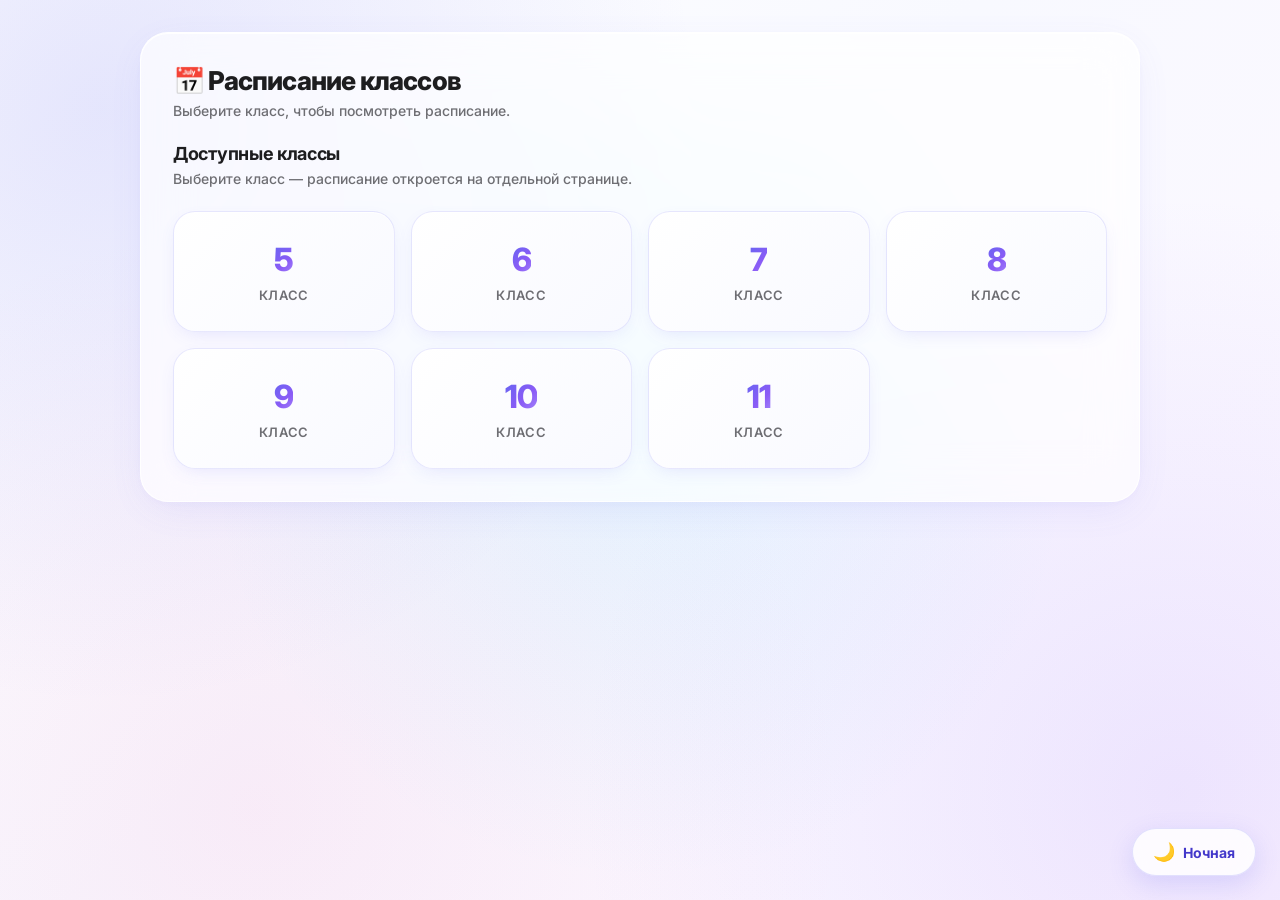
==== index.html @ bf437744 "Update index.html" ====
<!DOCTYPE html>
<html lang="ru">
<head>
<meta charset="UTF-8">
<meta name="viewport" content="width=device-width, initial-scale=1.0">
<title>Расписание — выбор класса</title>
<link rel="stylesheet" href="style.css">
<script>
(function () {
  try {
    var theme = localStorage.getItem('schedule_theme') || 'light';
    var root = document.documentElement;
    if (theme === 'dark') root.classList.add('dark');
    root.classList.add('theme-init');
    window.addEventListener('load', function () {
      setTimeout(function () { root.classList.remove('theme-init'); }, 50);
    });
  } catch (e) {}
})();
</script>
</head>
<body>
<div class="wrap">

  <div class="main-panel">
    <header>
      <div>
        <h1>📅 Расписание классов</h1>
        <p>Выберите класс, чтобы посмотреть расписание.</p>
      </div>
    </header>

    <div class="classes-panel">
      <div class="classes-title">Доступные классы</div>
      <div class="classes-subtitle">Выберите класс — расписание откроется на отдельной странице.</div>

      <div class="classes-grid">
        <a class="class-card available" href="schedule5.html" style="text-decoration:none;">
          <span class="class-num">5</span>
          <span class="class-label">Класс</span>
        </a>
        <a class="class-card available" href="schedule6.html" style="text-decoration:none;">
          <span class="class-num">6</span>
          <span class="class-label">Класс</span>
        </a>
        <a class="class-card available" href="schedule7.html" style="text-decoration:none;">
          <span class="class-num">7</span>
          <span class="class-label">Класс</span>
        </a>
        <a class="class-card available" href="schedule8.html" style="text-decoration:none;">
          <span class="class-num">8</span>
          <span class="class-label">Класс</span>
        </a>
        <a class="class-card available" href="schedule9.html" style="text-decoration:none;">
          <span class="class-num">9</span>
          <span class="class-label">Класс</span>
        </a>
        <a class="class-card available" href="schedule10.html" style="text-decoration:none;">
          <span class="class-num">10</span>
          <span class="class-label">Класс</span>
        </a>
        <a class="class-card available" href="schedule11.html" style="text-decoration:none;">
          <span class="class-num">11</span>
          <span class="class-label">Класс</span>
        </a>
      </div>
    </div>
  </div>

</div>

<button class="theme-toggle" id="theme-toggle" type="button" aria-label="Переключить тему">
  <span class="theme-icon">🌙</span>
  <span class="theme-text">Ночная</span>
</button>

<script>
const THEME_KEY = 'schedule_theme';

function applyTheme(theme) {
  const btn = document.getElementById('theme-toggle');
  const icon = btn.querySelector('.theme-icon');
  const text = btn.querySelector('.theme-text');
  const root = document.documentElement;
  if (theme === 'dark') {
    root.classList.add('dark');
    icon.textContent = '☀️';
    text.textContent = 'Дневная';
  } else {
    root.classList.remove('dark');
    icon.textContent = '🌙';
    text.textContent = 'Ночная';
  }
}

function initTheme() {
  const saved = localStorage.getItem(THEME_KEY) || 'light';
  applyTheme(saved);
  document.getElementById('theme-toggle').addEventListener('click', () => {
    const isDark = document.documentElement.classList.contains('dark');
    const next = isDark ? 'light' : 'dark';
    localStorage.setItem(THEME_KEY, next);
    applyTheme(next);
  });
}

initTheme();
</script>
</body>
</html>
---- style.css ----
@import url('https://fonts.googleapis.com/css2?family=Inter:wght@400;500;600;700;800&display=swap');

html { background-color: #FFFFFF; }
html.dark { background-color: #1C1C1E; }

html.theme-init * {
  transition: none !important;
}

* { 
  box-sizing: border-box; 
  margin: 0; 
  padding: 0; 
}

body {
  font-family: -apple-system, BlinkMacSystemFont, "Inter", "Segoe UI", Roboto, sans-serif;
  background-color: #FFFFFF;
  background-image: 
    radial-gradient(circle at 8% 12%, rgba(99, 102, 241, 0.16) 0%, transparent 42%),
    radial-gradient(circle at 92% 88%, rgba(167, 139, 250, 0.18) 0%, transparent 42%),
    radial-gradient(circle at 50% 50%, rgba(56, 189, 248, 0.10) 0%, transparent 55%),
    radial-gradient(circle at 20% 90%, rgba(244, 114, 182, 0.10) 0%, transparent 45%),
    linear-gradient(135deg, #FFFFFF 0%, #F8F9FF 45%, #FDF7FF 100%);
  background-attachment: fixed;
  color: #1D1D1F;
  min-height: 100vh;
  padding: 32px 16px;
  -webkit-font-smoothing: antialiased;
  transition: background-color 0.35s ease, color 0.35s ease;
}

html.dark body {
  background-color: #1C1C1E;
  background-image: 
    radial-gradient(circle at 10% 20%, rgba(79, 70, 229, 0.18) 0%, transparent 45%),
    radial-gradient(circle at 90% 80%, rgba(124, 58, 237, 0.18) 0%, transparent 45%),
    radial-gradient(circle at 50% 50%, rgba(30, 41, 59, 0.4) 0%, transparent 70%);
  color: #F5F5F7;
}

.wrap { max-width: 1000px; margin: 0 auto; }

/* ===== ОБЩИЕ СТЕКЛЯННЫЕ ПАНЕЛИ ===== */
header, .controls, .table-container, .admin-panel, .classes-panel, .main-panel {
  background: rgba(255, 255, 255, 0.7);
  backdrop-filter: blur(24px) saturate(180%);
  -webkit-backdrop-filter: blur(24px) saturate(180%);
  border: 1px solid rgba(255, 255, 255, 0.9);
  border-radius: 28px;
  box-shadow: 
    0 10px 40px -10px rgba(99, 102, 241, 0.12),
    0 2px 10px -4px rgba(167, 139, 250, 0.10),
    inset 0 1px 0 rgba(255, 255, 255, 1);
  transition: background 0.35s ease, border-color 0.35s ease, box-shadow 0.35s ease;
}

html.dark header, 
html.dark .controls, 
html.dark .table-container, 
html.dark .admin-panel,
html.dark .classes-panel,
html.dark .main-panel {
  background: rgba(44, 44, 46, 0.65);
  border: 1px solid rgba(255, 255, 255, 0.08);
  box-shadow: 
    0 10px 40px -10px rgba(0, 0, 0, 0.6),
    inset 0 1px 0 rgba(255, 255, 255, 0.06);
}

/* ===== ОБЩАЯ ПАНЕЛЬ ГЛАВНОЙ (шапка + классы) ===== */
.main-panel {
  padding: 32px;
  margin-bottom: 24px;
}

/* Внутри общей панели шапка и блок классов — без своих фонов */
.main-panel header,
.main-panel .classes-panel {
  background: transparent;
  backdrop-filter: none;
  -webkit-backdrop-filter: none;
  border: none;
  box-shadow: none;
  padding: 0;
  margin: 0;
  border-radius: 0;
}

.main-panel header {
  margin-bottom: 24px;
  display: flex;
  flex-wrap: wrap;
  justify-content: space-between;
  align-items: center;
  gap: 16px;
}

/* ===== ОБЫЧНЫЕ ШАПКИ (на страницах расписания) ===== */
header {
  padding: 24px 32px;
  margin-bottom: 24px;
  display: flex;
  flex-wrap: wrap;
  justify-content: space-between;
  align-items: center;
  gap: 16px;
}

header h1 { font-size: 26px; font-weight: 800; letter-spacing: -0.8px; color: #1D1D1F; }
html.dark header h1 { color: #FFFFFF; }

header p { font-size: 14px; color: #6E6E73; margin-top: 6px; font-weight: 500; }
html.dark header p { color: #98989D; }

.controls {
  padding: 24px 32px;
  margin-bottom: 24px;
  display: flex;
  flex-direction: column;
  gap: 20px;
}

.control-row { display: flex; align-items: center; gap: 16px; flex-wrap: wrap; }

.control-label {
  font-weight: 600;
  color: #86868B;
  min-width: 70px;
  font-size: 13px;
  text-transform: uppercase;
  letter-spacing: 0.5px;
}

html.dark .control-label { color: #98989D; }

.btn-group { 
  display: flex; 
  gap: 4px; 
  flex-wrap: wrap; 
  background: rgba(99, 102, 241, 0.08);
  padding: 5px;
  border-radius: 16px;
  transition: background 0.35s ease;
}

html.dark .btn-group { background: rgba(0, 0, 0, 0.3); }

.ctrl-btn {
  padding: 10px 22px;
  background: transparent;
  border: none;
  border-radius: 12px;
  cursor: pointer;
  font-weight: 600;
  font-size: 14px;
  color: #1D1D1F;
  transition: all 0.3s cubic-bezier(0.25, 1, 0.5, 1);
  font-family: inherit;
}

html.dark .ctrl-btn { color: #D1D1D6; }

.ctrl-btn:hover { background: rgba(99, 102, 241, 0.1); }
html.dark .ctrl-btn:hover { background: rgba(255, 255, 255, 0.06); }

.ctrl-btn.active {
  background: #FFFFFF;
  color: #4338CA;
  box-shadow: 0 3px 8px rgba(99, 102, 241, 0.15), 0 0 0 1px rgba(99, 102, 241, 0.12);
}

html.dark .ctrl-btn.active {
  background: #3A3A3C;
  color: #FFFFFF;
  box-shadow: 0 3px 8px rgba(0, 0, 0, 0.4), 0 0 0 1px rgba(255, 255, 255, 0.08);
}

.table-container { padding: 20px; overflow-x: auto; }

table { width: 100%; border-collapse: separate; border-spacing: 8px; min-width: 600px; }

th, td {
  border: none;
  padding: 16px 12px;
  text-align: center;
  font-size: 14px;
  border-radius: 16px;
  font-weight: 500;
}

th.day-header {
  background: linear-gradient(135deg, #6366F1 0%, #8B5CF6 50%, #A78BFA 100%);
  color: #FFFFFF;
  font-weight: 600;
  font-size: 14px;
  padding: 16px 10px;
  letter-spacing: 0.3px;
  box-shadow: 0 4px 14px -4px rgba(99, 102, 241, 0.5);
  transition: background 0.35s ease, box-shadow 0.35s ease;
}

html.dark th.day-header {
  background: linear-gradient(180deg, #4F46E5 0%, #4338CA 100%);
  box-shadow: 0 2px 8px rgba(67, 56, 202, 0.4);
}

th.lesson-num {
  background: rgba(99, 102, 241, 0.07);
  color: #6E6E73;
  font-weight: 700;
  width: 90px;
  font-size: 13px;
  transition: background 0.35s ease, color 0.35s ease;
}

html.dark th.lesson-num {
  background: rgba(255, 255, 255, 0.04);
  color: #98989D;
}

td {
  background: rgba(255, 255, 255, 0.92);
  height: 60px;
  color: #1D1D1F;
  box-shadow: 0 2px 8px rgba(99, 102, 241, 0.06), inset 0 0 0 1px rgba(255, 255, 255, 0.6);
  transition: all 0.2s ease;
}

html.dark td {
  background: #2C2C2E;
  color: #F5F5F7;
  box-shadow: 0 2px 8px rgba(0, 0, 0, 0.25);
}

td:hover { 
  background: #FFFFFF;
  transform: translateY(-2px);
  box-shadow: 0 8px 20px -6px rgba(99, 102, 241, 0.25), inset 0 0 0 1px rgba(139, 92, 246, 0.2);
}

html.dark td:hover { 
  background: #3A3A3C;
  box-shadow: 0 6px 16px rgba(0, 0, 0, 0.4);
}

td:empty::before { content: "—"; color: #C7C7CC; }
html.dark td:empty::before { color: #555558; }

td.cell[contenteditable="true"] { cursor: text; outline: none; }

td.cell[contenteditable="true"]:focus {
  background: #FFFFFF;
  box-shadow: 0 0 0 3px #8B5CF6, 0 6px 16px rgba(139, 92, 246, 0.25);
  transform: translateY(-2px);
}

html.dark td.cell[contenteditable="true"]:focus {
  background: #3A3A3C;
  box-shadow: 0 0 0 3px #6366F1, 0 6px 16px rgba(99, 102, 241, 0.4);
}

.admin-panel {
  padding: 20px;
  margin-bottom: 24px;
  display: flex;
  gap: 12px;
  flex-wrap: wrap;
  align-items: center;
}

.admin-panel input {
  padding: 14px 18px;
  border: 1px solid rgba(99, 102, 241, 0.15);
  border-radius: 14px;
  font-size: 14px;
  font-family: inherit;
  font-weight: 500;
  outline: none;
  background: #FFFFFF;
  color: #1D1D1F;
  transition: all 0.2s;
}

html.dark .admin-panel input {
  border: 1px solid rgba(255, 255, 255, 0.1);
  background: #1C1C1E;
  color: #F5F5F7;
}

.admin-panel input::placeholder { color: #86868B; }
html.dark .admin-panel input::placeholder { color: #6E6E73; }

.admin-panel input:focus { 
  border-color: #8B5CF6; 
  box-shadow: 0 0 0 4px rgba(139, 92, 246, 0.18);
}

html.dark .admin-panel input:focus { 
  border-color: #6366F1;
  box-shadow: 0 0 0 4px rgba(99, 102, 241, 0.25);
  background: #2C2C2E;
}

.btn {
  padding: 14px 28px;
  border: none;
  border-radius: 14px;
  cursor: pointer;
  font-weight: 600;
  font-size: 14px;
  color: #FFFFFF;
  transition: all 0.2s cubic-bezier(0.25, 1, 0.5, 1);
  font-family: inherit;
}

.btn:hover { opacity: 0.9; transform: scale(0.97); }

.btn-save { background: linear-gradient(135deg, #34D399 0%, #10B981 100%); }
.btn-load { background: linear-gradient(135deg, #60A5FA 0%, #3B82F6 100%); }
.btn-add { background: linear-gradient(135deg, #FBBF24 0%, #F59E0B 100%); }

html.dark .btn-save { background: #30A14E; }
html.dark .btn-load { background: #0A84FF; }
html.dark .btn-add { background: #D97706; }

.msg { 
  padding: 16px; 
  border-radius: 14px; 
  margin-bottom: 20px; 
  display: none; 
  font-weight: 600; 
  font-size: 14px; 
  text-align: center; 
  backdrop-filter: blur(10px);
}

.msg.ok { background: rgba(52, 199, 89, 0.12); color: #15803D; display: block; border: 1px solid rgba(52, 199, 89, 0.3); }
.msg.err { background: rgba(255, 59, 48, 0.12); color: #C42323; display: block; border: 1px solid rgba(255, 59, 48, 0.3); }

html.dark .msg.ok { background: rgba(48, 161, 78, 0.2); color: #6EE7A0; border: 1px solid rgba(48, 161, 78, 0.4); }
html.dark .msg.err { background: rgba(255, 69, 58, 0.2); color: #FF8A80; border: 1px solid rgba(255, 69, 58, 0.4); }

.classes-panel { padding: 32px; }

.classes-title { font-size: 18px; font-weight: 700; color: #1D1D1F; margin-bottom: 6px; letter-spacing: -0.3px; }
html.dark .classes-title { color: #FFFFFF; }

.classes-subtitle { font-size: 14px; color: #6E6E73; margin-bottom: 24px; font-weight: 500; }
html.dark .classes-subtitle { color: #98989D; }

/* ===== СЕТКА КЛАССОВ: 4 колонки на всю ширину, без центрирования ===== */
.classes-grid {
  display: grid;
  grid-template-columns: repeat(4, minmax(0, 1fr));
  gap: 16px;
}

.class-card {
  position: relative;
  display: flex;
  flex-direction: column;
  align-items: center;
  justify-content: center;
  gap: 8px;
  padding: 28px 16px;
  border-radius: 22px;
  border: 1px solid rgba(99, 102, 241, 0.15);
  background: linear-gradient(135deg, rgba(255,255,255,0.95) 0%, rgba(248, 249, 255, 0.95) 100%);
  color: #1D1D1F;
  font-family: inherit;
  font-weight: 700;
  cursor: pointer;
  box-shadow: 0 6px 20px -8px rgba(99, 102, 241, 0.2), inset 0 1px 0 rgba(255, 255, 255, 1);
  transition: all 0.25s cubic-bezier(0.25, 1, 0.5, 1);
  text-align: center;
}

.class-card .class-num {
  font-size: 32px;
  font-weight: 800;
  letter-spacing: -1px;
  background: linear-gradient(135deg, #6366F1 0%, #8B5CF6 60%, #A78BFA 100%);
  -webkit-background-clip: text;
  background-clip: text;
  color: transparent;
}

.class-card .class-label {
  font-size: 13px;
  font-weight: 600;
  color: #6E6E73;
  text-transform: uppercase;
  letter-spacing: 0.6px;
}

.class-card.available:hover {
  transform: translateY(-4px);
  border-color: rgba(139, 92, 246, 0.4);
  box-shadow: 0 16px 32px -12px rgba(139, 92, 246, 0.4), inset 0 1px 0 rgba(255, 255, 255, 1);
}

.class-card.available:active { transform: translateY(-1px) scale(0.98); }

.class-card.disabled {
  cursor: not-allowed;
  opacity: 0.55;
  background: rgba(255, 255, 255, 0.5);
  border-color: rgba(0, 0, 0, 0.06);
  box-shadow: none;
}

.class-card.disabled .class-num {
  background: none;
  -webkit-background-clip: initial;
  background-clip: initial;
  color: #A1A1A6;
}

.class-card-soon {
  position: absolute;
  top: 10px;
  right: 10px;
  font-size: 11px;
  font-weight: 700;
  padding: 4px 10px;
  border-radius: 999px;
  background: rgba(99, 102, 241, 0.12);
  color: #4338CA;
  letter-spacing: 0.3px;
}

html.dark .class-card {
  background: linear-gradient(135deg, rgba(58, 58, 60, 0.9) 0%, rgba(44, 44, 46, 0.9) 100%);
  border: 1px solid rgba(255, 255, 255, 0.08);
  color: #F5F5F7;
  box-shadow: 0 6px 20px -8px rgba(0, 0, 0, 0.6), inset 0 1px 0 rgba(255, 255, 255, 0.06);
}

html.dark .class-card .class-label { color: #98989D; }

html.dark .class-card.available:hover {
  border-color: rgba(139, 92, 246, 0.5);
  box-shadow: 0 16px 32px -12px rgba(99, 102, 241, 0.6), inset 0 1px 0 rgba(255, 255, 255, 0.08);
}

html.dark .class-card.disabled { background: rgba(44, 44, 46, 0.4); border-color: rgba(255, 255, 255, 0.04); }
html.dark .class-card.disabled .class-num { color: #555558; }
html.dark .class-card-soon { background: rgba(99, 102, 241, 0.2); color: #A5B4FC; }

.back-link {
  display: inline-flex;
  align-items: center;
  gap: 6px;
  color: #4338CA;
  text-decoration: none;
  font-weight: 600;
  font-size: 14px;
  padding: 8px 14px;
  border-radius: 12px;
  background: rgba(99, 102, 241, 0.1);
  transition: all 0.2s;
}

.back-link:hover { background: rgba(99, 102, 241, 0.18); transform: translateX(-2px); }

html.dark .back-link { color: #A5B4FC; background: rgba(99, 102, 241, 0.15); }
html.dark .back-link:hover { background: rgba(99, 102, 241, 0.25); }

.empty-hint {
  margin-top: 20px;
  padding: 16px 20px;
  border-radius: 18px;
  background: rgba(99, 102, 241, 0.08);
  border: 1px dashed rgba(99, 102, 241, 0.35);
  color: #4338CA;
  font-size: 14px;
  font-weight: 600;
  text-align: center;
}

html.dark .empty-hint {
  background: rgba(99, 102, 241, 0.12);
  border-color: rgba(139, 92, 246, 0.45);
  color: #A5B4FC;
}

.theme-toggle {
  position: fixed;
  bottom: 24px;
  right: 24px;
  z-index: 1000;
  display: flex;
  align-items: center;
  gap: 8px;
  padding: 14px 20px;
  border-radius: 999px;
  border: 1px solid rgba(99, 102, 241, 0.18);
  background: rgba(255, 255, 255, 0.85);
  backdrop-filter: blur(20px) saturate(180%);
  -webkit-backdrop-filter: blur(20px) saturate(180%);
  box-shadow: 0 8px 24px rgba(99, 102, 241, 0.18);
  color: #4338CA;
  font-family: inherit;
  font-weight: 700;
  font-size: 14px;
  cursor: pointer;
  transition: all 0.25s cubic-bezier(0.25, 1, 0.5, 1);
}

.theme-toggle:hover { transform: translateY(-2px) scale(1.03); box-shadow: 0 12px 32px rgba(99, 102, 241, 0.28); }
.theme-toggle:active { transform: scale(0.97); }
.theme-toggle .theme-icon { font-size: 18px; line-height: 1; }

html.dark .theme-toggle {
  border: 1px solid rgba(255, 255, 255, 0.12);
  background: rgba(44, 44, 46, 0.85);
  color: #F5F5F7;
  box-shadow: 0 8px 24px rgba(0, 0, 0, 0.5);
}

html.dark .theme-toggle:hover { box-shadow: 0 12px 32px rgba(0, 0, 0, 0.65); }

@media (max-width: 700px) {
  body { padding: 16px 12px; }
  header, .controls, .table-container, .admin-panel, .classes-panel, .main-panel { border-radius: 20px; }
  header { padding: 20px; }
  .controls { padding: 20px; }
  .classes-panel { padding: 20px; }
  .main-panel { padding: 20px; }
  .classes-grid {
    grid-template-columns: repeat(2, minmax(0, 1fr));
    gap: 12px;
  }
  .class-card { padding: 20px 12px; border-radius: 18px; }
  .class-card .class-num { font-size: 26px; }
  th, td { font-size: 12px; padding: 10px 6px; height: 50px; border-radius: 12px; }
  th.lesson-num { width: 60px; font-size: 11px; }
  .ctrl-btn { padding: 8px 14px; font-size: 13px; }
  .admin-panel input { width: 100%; }
  .theme-toggle { bottom: 16px; right: 16px; padding: 12px 16px; font-size: 13px; }
}
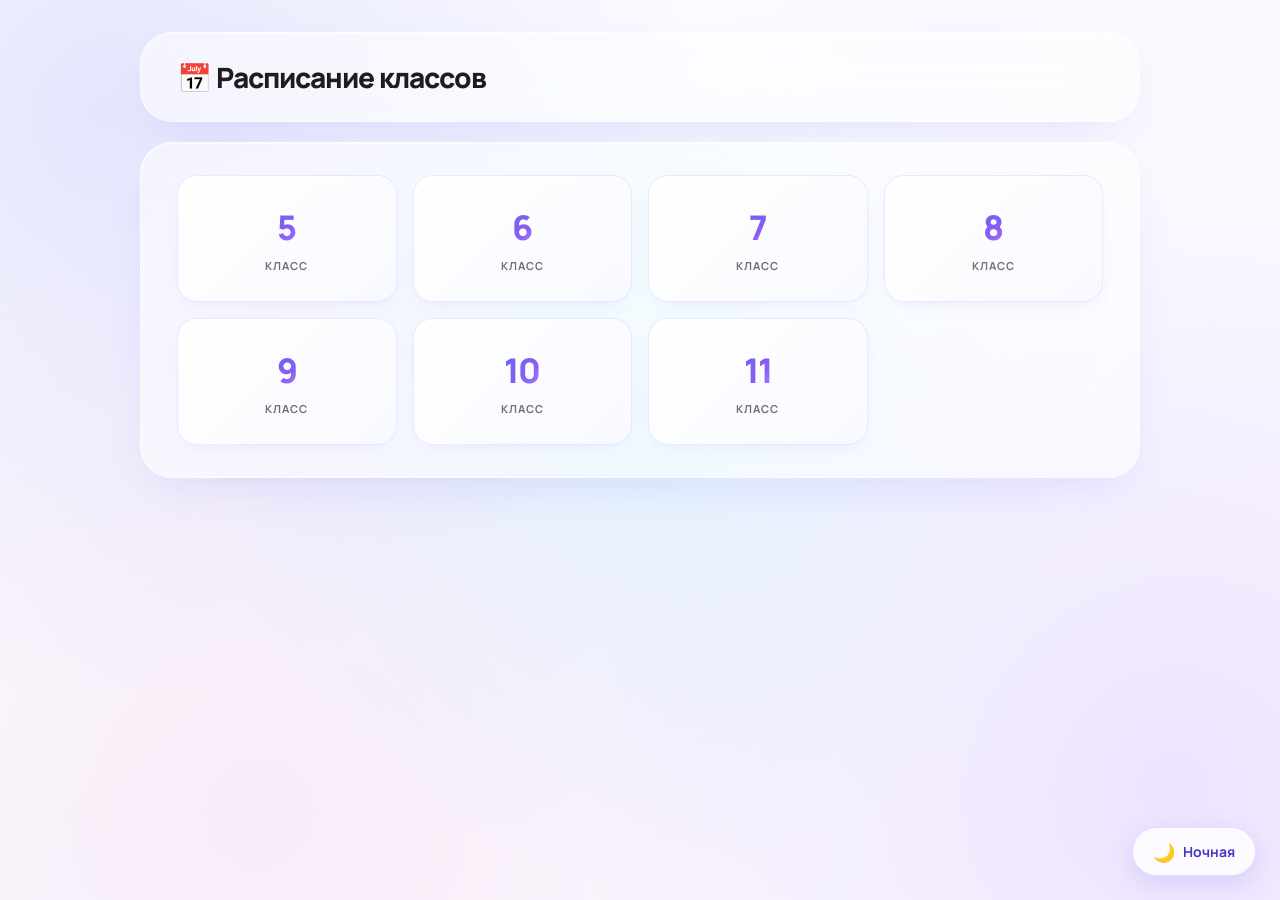
==== commit 7512b4cf: "Update index.html" ====
--- a/index.html
+++ b/index.html
@@ -22,48 +22,42 @@
 <body>
 <div class="wrap">
 
-  <div class="main-panel">
-    <header>
-      <div>
-        <h1>📅 Расписание классов</h1>
-        <p>Выберите класс, чтобы посмотреть расписание.</p>
-      </div>
-    </header>
+  <header>
+    <div>
+      <h1>📅 Расписание классов</h1>
+    </div>
+  </header>
 
-    <div class="classes-panel">
-      <div class="classes-title">Доступные классы</div>
-      <div class="classes-subtitle">Выберите класс — расписание откроется на отдельной странице.</div>
-
-      <div class="classes-grid">
-        <a class="class-card available" href="schedule5.html" style="text-decoration:none;">
-          <span class="class-num">5</span>
-          <span class="class-label">Класс</span>
-        </a>
-        <a class="class-card available" href="schedule6.html" style="text-decoration:none;">
-          <span class="class-num">6</span>
-          <span class="class-label">Класс</span>
-        </a>
-        <a class="class-card available" href="schedule7.html" style="text-decoration:none;">
-          <span class="class-num">7</span>
-          <span class="class-label">Класс</span>
-        </a>
-        <a class="class-card available" href="schedule8.html" style="text-decoration:none;">
-          <span class="class-num">8</span>
-          <span class="class-label">Класс</span>
-        </a>
-        <a class="class-card available" href="schedule9.html" style="text-decoration:none;">
-          <span class="class-num">9</span>
-          <span class="class-label">Класс</span>
-        </a>
-        <a class="class-card available" href="schedule10.html" style="text-decoration:none;">
-          <span class="class-num">10</span>
-          <span class="class-label">Класс</span>
-        </a>
-        <a class="class-card available" href="schedule11.html" style="text-decoration:none;">
-          <span class="class-num">11</span>
-          <span class="class-label">Класс</span>
-        </a>
-      </div>
+  <div class="classes-panel">
+    <div class="classes-grid">
+      <a class="class-card available" href="schedule5.html" style="text-decoration:none;">
+        <span class="class-num">5</span>
+        <span class="class-label">Класс</span>
+      </a>
+      <a class="class-card available" href="schedule6.html" style="text-decoration:none;">
+        <span class="class-num">6</span>
+        <span class="class-label">Класс</span>
+      </a>
+      <a class="class-card available" href="schedule7.html" style="text-decoration:none;">
+        <span class="class-num">7</span>
+        <span class="class-label">Класс</span>
+      </a>
+      <a class="class-card available" href="schedule8.html" style="text-decoration:none;">
+        <span class="class-num">8</span>
+        <span class="class-label">Класс</span>
+      </a>
+      <a class="class-card available" href="schedule9.html" style="text-decoration:none;">
+        <span class="class-num">9</span>
+        <span class="class-label">Класс</span>
+      </a>
+      <a class="class-card available" href="schedule10.html" style="text-decoration:none;">
+        <span class="class-num">10</span>
+        <span class="class-label">Класс</span>
+      </a>
+      <a class="class-card available" href="schedule11.html" style="text-decoration:none;">
+        <span class="class-num">11</span>
+        <span class="class-label">Класс</span>
+      </a>
     </div>
   </div>
 
--- a/style.css
+++ b/style.css
@@ -1,4 +1,4 @@
-@import url('https://fonts.googleapis.com/css2?family=Inter:wght@400;500;600;700;800&display=swap');
+@import url('https://fonts.googleapis.com/css2?family=Manrope:wght@400;500;600;700;800&family=Inter:wght@400;500;600;700&display=swap');
 
 html { background-color: #FFFFFF; }
 html.dark { background-color: #1C1C1E; }
@@ -14,7 +14,7 @@
 }
 
 body {
-  font-family: -apple-system, BlinkMacSystemFont, "Inter", "Segoe UI", Roboto, sans-serif;
+  font-family: "Manrope", -apple-system, BlinkMacSystemFont, "Inter", "Segoe UI", Roboto, sans-serif;
   background-color: #FFFFFF;
   background-image: 
     radial-gradient(circle at 8% 12%, rgba(99, 102, 241, 0.16) 0%, transparent 42%),
@@ -27,6 +27,7 @@
   min-height: 100vh;
   padding: 32px 16px;
   -webkit-font-smoothing: antialiased;
+  letter-spacing: -0.01em;
   transition: background-color 0.35s ease, color 0.35s ease;
 }
 
@@ -41,17 +42,16 @@
 
 .wrap { max-width: 1000px; margin: 0 auto; }
 
-/* ===== ОБЩИЕ СТЕКЛЯННЫЕ ПАНЕЛИ ===== */
+/* ===== СТЕКЛЯННЫЕ ОКНА ===== */
 header, .controls, .table-container, .admin-panel, .classes-panel, .main-panel {
-  background: rgba(255, 255, 255, 0.7);
-  backdrop-filter: blur(24px) saturate(180%);
-  -webkit-backdrop-filter: blur(24px) saturate(180%);
-  border: 1px solid rgba(255, 255, 255, 0.9);
-  border-radius: 28px;
+  background: rgba(255, 255, 255, 0.55);
+  backdrop-filter: blur(28px) saturate(170%);
+  -webkit-backdrop-filter: blur(28px) saturate(170%);
+  border: 1px solid rgba(255, 255, 255, 0.6);
+  border-radius: 32px;
   box-shadow: 
-    0 10px 40px -10px rgba(99, 102, 241, 0.12),
-    0 2px 10px -4px rgba(167, 139, 250, 0.10),
-    inset 0 1px 0 rgba(255, 255, 255, 1);
+    0 18px 50px -22px rgba(99, 102, 241, 0.22),
+    inset 0 1px 0 rgba(255, 255, 255, 0.7);
   transition: background 0.35s ease, border-color 0.35s ease, box-shadow 0.35s ease;
 }
 
@@ -61,27 +61,30 @@
 html.dark .admin-panel,
 html.dark .classes-panel,
 html.dark .main-panel {
-  background: rgba(44, 44, 46, 0.65);
-  border: 1px solid rgba(255, 255, 255, 0.08);
+  background: rgba(36, 36, 38, 0.55);
+  border: 1px solid rgba(255, 255, 255, 0.07);
   box-shadow: 
-    0 10px 40px -10px rgba(0, 0, 0, 0.6),
-    inset 0 1px 0 rgba(255, 255, 255, 0.06);
-}
-
-/* ===== ОБЩАЯ ПАНЕЛЬ ГЛАВНОЙ (шапка + классы) ===== */
+    0 18px 50px -22px rgba(0, 0, 0, 0.7),
+    inset 0 1px 0 rgba(255, 255, 255, 0.05);
+}
+
+/* ===== ОБЩАЯ ПАНЕЛЬ ГЛАВНОЙ ===== */
 .main-panel {
-  padding: 32px;
-  margin-bottom: 24px;
-}
-
-/* Внутри общей панели шапка и блок классов — без своих фонов */
+  padding: 32px 36px;
+  margin-bottom: 20px;
+}
+
+/* Внутри .main-panel убираем ЛЮБЫЕ прямоугольники/подложки/рамки/тени */
 .main-panel header,
 .main-panel .classes-panel {
-  background: transparent;
-  backdrop-filter: none;
-  -webkit-backdrop-filter: none;
-  border: none;
-  box-shadow: none;
+  background: none !important;
+  background-color: transparent !important;
+  background-image: none !important;
+  backdrop-filter: none !important;
+  -webkit-backdrop-filter: none !important;
+  border: none !important;
+  box-shadow: none !important;
+  outline: none !important;
   padding: 0;
   margin: 0;
   border-radius: 0;
@@ -98,8 +101,8 @@
 
 /* ===== ОБЫЧНЫЕ ШАПКИ (на страницах расписания) ===== */
 header {
-  padding: 24px 32px;
-  margin-bottom: 24px;
+  padding: 28px 36px;
+  margin-bottom: 20px;
   display: flex;
   flex-wrap: wrap;
   justify-content: space-between;
@@ -107,29 +110,40 @@
   gap: 16px;
 }
 
-header h1 { font-size: 26px; font-weight: 800; letter-spacing: -0.8px; color: #1D1D1F; }
+header h1 { 
+  font-size: 28px; 
+  font-weight: 800; 
+  letter-spacing: -1px; 
+  color: #1D1D1F; 
+  line-height: 1.15;
+}
 html.dark header h1 { color: #FFFFFF; }
 
-header p { font-size: 14px; color: #6E6E73; margin-top: 6px; font-weight: 500; }
+header p { 
+  font-size: 14px; 
+  color: #6E6E73; 
+  margin-top: 8px; 
+  font-weight: 500;
+}
 html.dark header p { color: #98989D; }
 
 .controls {
   padding: 24px 32px;
-  margin-bottom: 24px;
+  margin-bottom: 20px;
   display: flex;
   flex-direction: column;
-  gap: 20px;
+  gap: 18px;
 }
 
 .control-row { display: flex; align-items: center; gap: 16px; flex-wrap: wrap; }
 
 .control-label {
-  font-weight: 600;
+  font-weight: 700;
   color: #86868B;
   min-width: 70px;
-  font-size: 13px;
+  font-size: 11px;
   text-transform: uppercase;
-  letter-spacing: 0.5px;
+  letter-spacing: 0.9px;
 }
 
 html.dark .control-label { color: #98989D; }
@@ -138,21 +152,21 @@
   display: flex; 
   gap: 4px; 
   flex-wrap: wrap; 
-  background: rgba(99, 102, 241, 0.08);
+  background: rgba(99, 102, 241, 0.07);
   padding: 5px;
-  border-radius: 16px;
+  border-radius: 18px;
   transition: background 0.35s ease;
 }
 
-html.dark .btn-group { background: rgba(0, 0, 0, 0.3); }
+html.dark .btn-group { background: rgba(0, 0, 0, 0.25); }
 
 .ctrl-btn {
   padding: 10px 22px;
   background: transparent;
   border: none;
-  border-radius: 12px;
+  border-radius: 14px;
   cursor: pointer;
-  font-weight: 600;
+  font-weight: 700;
   font-size: 14px;
   color: #1D1D1F;
   transition: all 0.3s cubic-bezier(0.25, 1, 0.5, 1);
@@ -186,16 +200,16 @@
   text-align: center;
   font-size: 14px;
   border-radius: 16px;
-  font-weight: 500;
+  font-weight: 600;
 }
 
 th.day-header {
   background: linear-gradient(135deg, #6366F1 0%, #8B5CF6 50%, #A78BFA 100%);
   color: #FFFFFF;
-  font-weight: 600;
+  font-weight: 700;
   font-size: 14px;
   padding: 16px 10px;
-  letter-spacing: 0.3px;
+  letter-spacing: 0.2px;
   box-shadow: 0 4px 14px -4px rgba(99, 102, 241, 0.5);
   transition: background 0.35s ease, box-shadow 0.35s ease;
 }
@@ -220,10 +234,10 @@
 }
 
 td {
-  background: rgba(255, 255, 255, 0.92);
+  background: rgba(255, 255, 255, 0.9);
   height: 60px;
   color: #1D1D1F;
-  box-shadow: 0 2px 8px rgba(99, 102, 241, 0.06), inset 0 0 0 1px rgba(255, 255, 255, 0.6);
+  box-shadow: 0 2px 8px rgba(99, 102, 241, 0.05), inset 0 0 0 1px rgba(255, 255, 255, 0.55);
   transition: all 0.2s ease;
 }
 
@@ -262,7 +276,7 @@
 
 .admin-panel {
   padding: 20px;
-  margin-bottom: 24px;
+  margin-bottom: 20px;
   display: flex;
   gap: 12px;
   flex-wrap: wrap;
@@ -272,10 +286,10 @@
 .admin-panel input {
   padding: 14px 18px;
   border: 1px solid rgba(99, 102, 241, 0.15);
-  border-radius: 14px;
+  border-radius: 16px;
   font-size: 14px;
   font-family: inherit;
-  font-weight: 500;
+  font-weight: 600;
   outline: none;
   background: #FFFFFF;
   color: #1D1D1F;
@@ -305,9 +319,9 @@
 .btn {
   padding: 14px 28px;
   border: none;
-  border-radius: 14px;
+  border-radius: 16px;
   cursor: pointer;
-  font-weight: 600;
+  font-weight: 700;
   font-size: 14px;
   color: #FFFFFF;
   transition: all 0.2s cubic-bezier(0.25, 1, 0.5, 1);
@@ -326,10 +340,10 @@
 
 .msg { 
   padding: 16px; 
-  border-radius: 14px; 
+  border-radius: 16px; 
   margin-bottom: 20px; 
   display: none; 
-  font-weight: 600; 
+  font-weight: 700; 
   font-size: 14px; 
   text-align: center; 
   backdrop-filter: blur(10px);
@@ -341,15 +355,26 @@
 html.dark .msg.ok { background: rgba(48, 161, 78, 0.2); color: #6EE7A0; border: 1px solid rgba(48, 161, 78, 0.4); }
 html.dark .msg.err { background: rgba(255, 69, 58, 0.2); color: #FF8A80; border: 1px solid rgba(255, 69, 58, 0.4); }
 
-.classes-panel { padding: 32px; }
-
-.classes-title { font-size: 18px; font-weight: 700; color: #1D1D1F; margin-bottom: 6px; letter-spacing: -0.3px; }
+.classes-panel { padding: 32px 36px; }
+
+.classes-title { 
+  font-size: 20px; 
+  font-weight: 800; 
+  color: #1D1D1F; 
+  margin-bottom: 6px; 
+  letter-spacing: -0.5px; 
+}
 html.dark .classes-title { color: #FFFFFF; }
 
-.classes-subtitle { font-size: 14px; color: #6E6E73; margin-bottom: 24px; font-weight: 500; }
+.classes-subtitle { 
+  font-size: 14px; 
+  color: #6E6E73; 
+  margin-bottom: 24px; 
+  font-weight: 500; 
+}
 html.dark .classes-subtitle { color: #98989D; }
 
-/* ===== СЕТКА КЛАССОВ: 4 колонки на всю ширину, без центрирования ===== */
+/* ===== СЕТКА КЛАССОВ ===== */
 .classes-grid {
   display: grid;
   grid-template-columns: repeat(4, minmax(0, 1fr));
@@ -364,22 +389,22 @@
   justify-content: center;
   gap: 8px;
   padding: 28px 16px;
-  border-radius: 22px;
-  border: 1px solid rgba(99, 102, 241, 0.15);
-  background: linear-gradient(135deg, rgba(255,255,255,0.95) 0%, rgba(248, 249, 255, 0.95) 100%);
+  border-radius: 20px;
+  border: 1px solid rgba(99, 102, 241, 0.12);
+  background: linear-gradient(135deg, rgba(255,255,255,0.92) 0%, rgba(248, 249, 255, 0.92) 100%);
   color: #1D1D1F;
   font-family: inherit;
   font-weight: 700;
   cursor: pointer;
-  box-shadow: 0 6px 20px -8px rgba(99, 102, 241, 0.2), inset 0 1px 0 rgba(255, 255, 255, 1);
+  box-shadow: 0 6px 20px -10px rgba(99, 102, 241, 0.18), inset 0 1px 0 rgba(255, 255, 255, 1);
   transition: all 0.25s cubic-bezier(0.25, 1, 0.5, 1);
   text-align: center;
 }
 
 .class-card .class-num {
-  font-size: 32px;
+  font-size: 34px;
   font-weight: 800;
-  letter-spacing: -1px;
+  letter-spacing: -1.2px;
   background: linear-gradient(135deg, #6366F1 0%, #8B5CF6 60%, #A78BFA 100%);
   -webkit-background-clip: text;
   background-clip: text;
@@ -387,17 +412,17 @@
 }
 
 .class-card .class-label {
-  font-size: 13px;
-  font-weight: 600;
+  font-size: 11px;
+  font-weight: 700;
   color: #6E6E73;
   text-transform: uppercase;
-  letter-spacing: 0.6px;
+  letter-spacing: 1px;
 }
 
 .class-card.available:hover {
   transform: translateY(-4px);
-  border-color: rgba(139, 92, 246, 0.4);
-  box-shadow: 0 16px 32px -12px rgba(139, 92, 246, 0.4), inset 0 1px 0 rgba(255, 255, 255, 1);
+  border-color: rgba(139, 92, 246, 0.35);
+  box-shadow: 0 18px 36px -16px rgba(139, 92, 246, 0.4), inset 0 1px 0 rgba(255, 255, 255, 1);
 }
 
 .class-card.available:active { transform: translateY(-1px) scale(0.98); }
@@ -405,7 +430,7 @@
 .class-card.disabled {
   cursor: not-allowed;
   opacity: 0.55;
-  background: rgba(255, 255, 255, 0.5);
+  background: rgba(255, 255, 255, 0.45);
   border-color: rgba(0, 0, 0, 0.06);
   box-shadow: none;
 }
@@ -431,17 +456,17 @@
 }
 
 html.dark .class-card {
-  background: linear-gradient(135deg, rgba(58, 58, 60, 0.9) 0%, rgba(44, 44, 46, 0.9) 100%);
+  background: linear-gradient(135deg, rgba(58, 58, 60, 0.85) 0%, rgba(44, 44, 46, 0.85) 100%);
   border: 1px solid rgba(255, 255, 255, 0.08);
   color: #F5F5F7;
-  box-shadow: 0 6px 20px -8px rgba(0, 0, 0, 0.6), inset 0 1px 0 rgba(255, 255, 255, 0.06);
+  box-shadow: 0 6px 20px -10px rgba(0, 0, 0, 0.6), inset 0 1px 0 rgba(255, 255, 255, 0.05);
 }
 
 html.dark .class-card .class-label { color: #98989D; }
 
 html.dark .class-card.available:hover {
   border-color: rgba(139, 92, 246, 0.5);
-  box-shadow: 0 16px 32px -12px rgba(99, 102, 241, 0.6), inset 0 1px 0 rgba(255, 255, 255, 0.08);
+  box-shadow: 0 18px 36px -16px rgba(99, 102, 241, 0.6), inset 0 1px 0 rgba(255, 255, 255, 0.08);
 }
 
 html.dark .class-card.disabled { background: rgba(44, 44, 46, 0.4); border-color: rgba(255, 255, 255, 0.04); }
@@ -454,10 +479,10 @@
   gap: 6px;
   color: #4338CA;
   text-decoration: none;
-  font-weight: 600;
+  font-weight: 700;
   font-size: 14px;
   padding: 8px 14px;
-  border-radius: 12px;
+  border-radius: 14px;
   background: rgba(99, 102, 241, 0.1);
   transition: all 0.2s;
 }
@@ -471,17 +496,17 @@
   margin-top: 20px;
   padding: 16px 20px;
   border-radius: 18px;
-  background: rgba(99, 102, 241, 0.08);
-  border: 1px dashed rgba(99, 102, 241, 0.35);
+  background: rgba(99, 102, 241, 0.07);
+  border: 1px dashed rgba(99, 102, 241, 0.3);
   color: #4338CA;
   font-size: 14px;
-  font-weight: 600;
+  font-weight: 700;
   text-align: center;
 }
 
 html.dark .empty-hint {
   background: rgba(99, 102, 241, 0.12);
-  border-color: rgba(139, 92, 246, 0.45);
+  border-color: rgba(139, 92, 246, 0.4);
   color: #A5B4FC;
 }
 
@@ -496,7 +521,7 @@
   padding: 14px 20px;
   border-radius: 999px;
   border: 1px solid rgba(99, 102, 241, 0.18);
-  background: rgba(255, 255, 255, 0.85);
+  background: rgba(255, 255, 255, 0.82);
   backdrop-filter: blur(20px) saturate(180%);
   -webkit-backdrop-filter: blur(20px) saturate(180%);
   box-shadow: 0 8px 24px rgba(99, 102, 241, 0.18);
@@ -523,17 +548,19 @@
 
 @media (max-width: 700px) {
   body { padding: 16px 12px; }
-  header, .controls, .table-container, .admin-panel, .classes-panel, .main-panel { border-radius: 20px; }
-  header { padding: 20px; }
+  header, .controls, .table-container, .admin-panel, .classes-panel, .main-panel { border-radius: 24px; }
+  header { padding: 22px; }
+  header h1 { font-size: 23px; }
   .controls { padding: 20px; }
-  .classes-panel { padding: 20px; }
-  .main-panel { padding: 20px; }
+  .classes-panel { padding: 24px 22px; }
+  .main-panel { padding: 24px 22px; }
+  .classes-title { font-size: 18px; }
   .classes-grid {
     grid-template-columns: repeat(2, minmax(0, 1fr));
     gap: 12px;
   }
-  .class-card { padding: 20px 12px; border-radius: 18px; }
-  .class-card .class-num { font-size: 26px; }
+  .class-card { padding: 20px 12px; border-radius: 16px; }
+  .class-card .class-num { font-size: 28px; }
   th, td { font-size: 12px; padding: 10px 6px; height: 50px; border-radius: 12px; }
   th.lesson-num { width: 60px; font-size: 11px; }
   .ctrl-btn { padding: 8px 14px; font-size: 13px; }
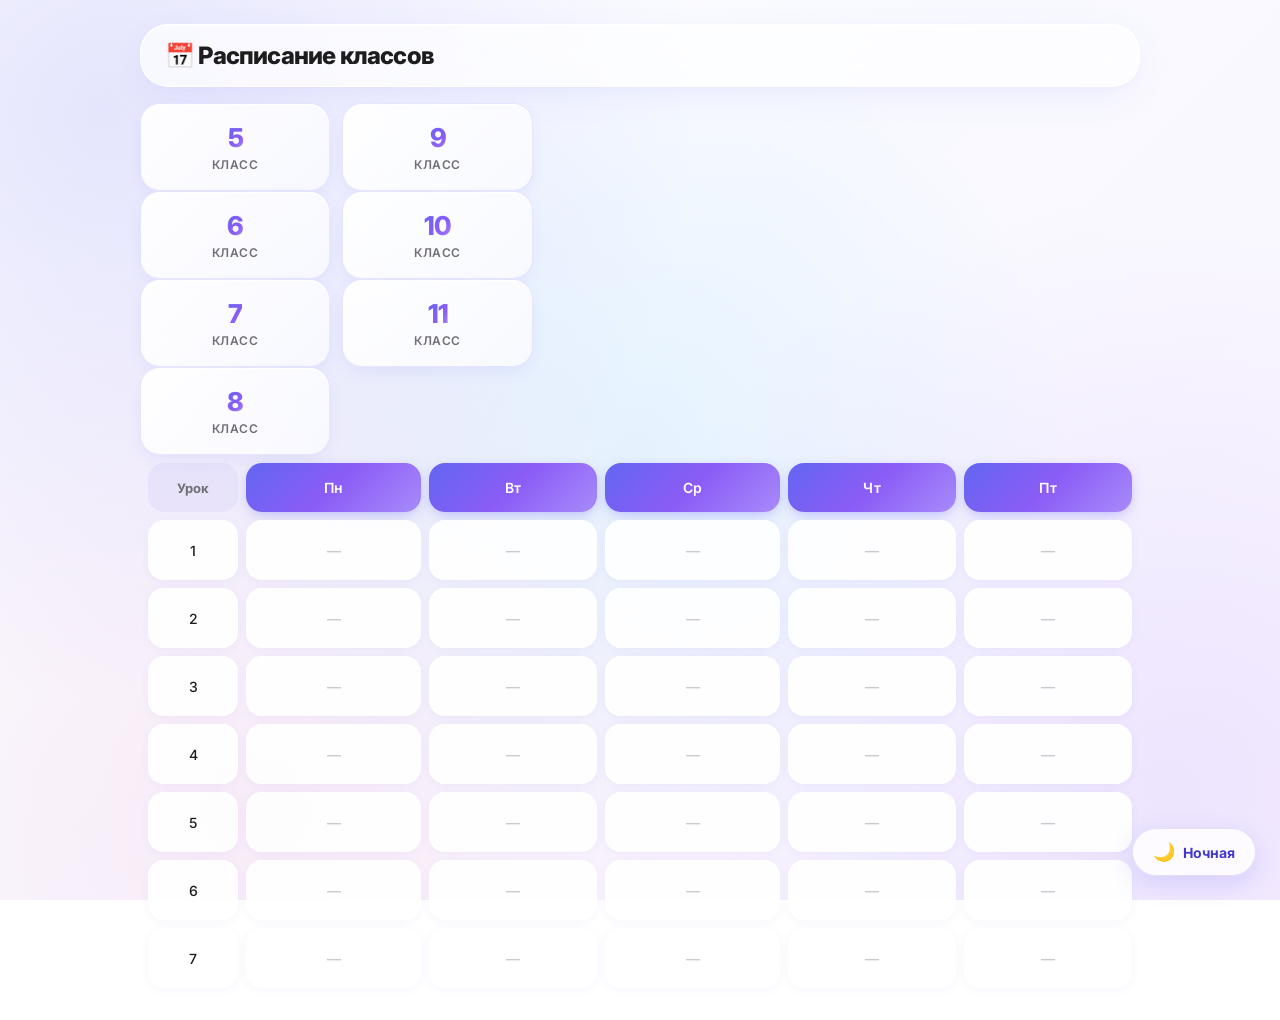
==== commit b619c445: "Update index.html" ====
--- a/index.html
+++ b/index.html
@@ -28,36 +28,68 @@
     </div>
   </header>
 
-  <div class="classes-panel">
+  <div class="main-panel">
     <div class="classes-grid">
-      <a class="class-card available" href="schedule5.html" style="text-decoration:none;">
-        <span class="class-num">5</span>
-        <span class="class-label">Класс</span>
-      </a>
-      <a class="class-card available" href="schedule6.html" style="text-decoration:none;">
-        <span class="class-num">6</span>
-        <span class="class-label">Класс</span>
-      </a>
-      <a class="class-card available" href="schedule7.html" style="text-decoration:none;">
-        <span class="class-num">7</span>
-        <span class="class-label">Класс</span>
-      </a>
-      <a class="class-card available" href="schedule8.html" style="text-decoration:none;">
-        <span class="class-num">8</span>
-        <span class="class-label">Класс</span>
-      </a>
-      <a class="class-card available" href="schedule9.html" style="text-decoration:none;">
-        <span class="class-num">9</span>
-        <span class="class-label">Класс</span>
-      </a>
-      <a class="class-card available" href="schedule10.html" style="text-decoration:none;">
-        <span class="class-num">10</span>
-        <span class="class-label">Класс</span>
-      </a>
-      <a class="class-card available" href="schedule11.html" style="text-decoration:none;">
-        <span class="class-num">11</span>
-        <span class="class-label">Класс</span>
-      </a>
+      <!-- Столбец 1: 5, 6, 7, 8 -->
+      <div class="classes-column">
+        <a class="class-card available" href="schedule5.html" style="text-decoration:none;">
+          <span class="class-num">5</span>
+          <span class="class-label">Класс</span>
+        </a>
+        <a class="class-card available" href="schedule6.html" style="text-decoration:none;">
+          <span class="class-num">6</span>
+          <span class="class-label">Класс</span>
+        </a>
+        <a class="class-card available" href="schedule7.html" style="text-decoration:none;">
+          <span class="class-num">7</span>
+          <span class="class-label">Класс</span>
+        </a>
+        <a class="class-card available" href="schedule8.html" style="text-decoration:none;">
+          <span class="class-num">8</span>
+          <span class="class-label">Класс</span>
+        </a>
+      </div>
+
+      <!-- Столбец 2: 9, 10, 11 -->
+      <div class="classes-column">
+        <a class="class-card available" href="schedule9.html" style="text-decoration:none;">
+          <span class="class-num">9</span>
+          <span class="class-label">Класс</span>
+        </a>
+        <a class="class-card available" href="schedule10.html" style="text-decoration:none;">
+          <span class="class-num">10</span>
+          <span class="class-label">Класс</span>
+        </a>
+        <a class="class-card available" href="schedule11.html" style="text-decoration:none;">
+          <span class="class-num">11</span>
+          <span class="class-label">Класс</span>
+        </a>
+      </div>
+    </div>
+
+    <!-- Расписание (пока пустая сетка-превью) -->
+    <div class="schedule-area">
+      <table class="preview-table">
+        <thead>
+          <tr>
+            <th class="lesson-num">Урок</th>
+            <th class="day-header">Пн</th>
+            <th class="day-header">Вт</th>
+            <th class="day-header">Ср</th>
+            <th class="day-header">Чт</th>
+            <th class="day-header">Пт</th>
+          </tr>
+        </thead>
+        <tbody>
+          <tr><td class="lesson-num">1</td><td></td><td></td><td></td><td></td><td></td></tr>
+          <tr><td class="lesson-num">2</td><td></td><td></td><td></td><td></td><td></td></tr>
+          <tr><td class="lesson-num">3</td><td></td><td></td><td></td><td></td><td></td></tr>
+          <tr><td class="lesson-num">4</td><td></td><td></td><td></td><td></td><td></td></tr>
+          <tr><td class="lesson-num">5</td><td></td><td></td><td></td><td></td><td></td></tr>
+          <tr><td class="lesson-num">6</td><td></td><td></td><td></td><td></td><td></td></tr>
+          <tr><td class="lesson-num">7</td><td></td><td></td><td></td><td></td><td></td></tr>
+        </tbody>
+      </table>
     </div>
   </div>
 
--- a/style.css
+++ b/style.css
@@ -1,4 +1,4 @@
-@import url('https://fonts.googleapis.com/css2?family=Manrope:wght@400;500;600;700;800&family=Inter:wght@400;500;600;700&display=swap');
+@import url('https://fonts.googleapis.com/css2?family=Inter:wght@400;500;600;700;800&display=swap');
 
 html { background-color: #FFFFFF; }
 html.dark { background-color: #1C1C1E; }
@@ -14,7 +14,7 @@
 }
 
 body {
-  font-family: "Manrope", -apple-system, BlinkMacSystemFont, "Inter", "Segoe UI", Roboto, sans-serif;
+  font-family: -apple-system, BlinkMacSystemFont, "Inter", "Segoe UI", Roboto, sans-serif;
   background-color: #FFFFFF;
   background-image: 
     radial-gradient(circle at 8% 12%, rgba(99, 102, 241, 0.16) 0%, transparent 42%),
@@ -25,9 +25,8 @@
   background-attachment: fixed;
   color: #1D1D1F;
   min-height: 100vh;
-  padding: 32px 16px;
+  padding: 24px 16px;
   -webkit-font-smoothing: antialiased;
-  letter-spacing: -0.01em;
   transition: background-color 0.35s ease, color 0.35s ease;
 }
 
@@ -42,16 +41,16 @@
 
 .wrap { max-width: 1000px; margin: 0 auto; }
 
-/* ===== СТЕКЛЯННЫЕ ОКНА ===== */
-header, .controls, .table-container, .admin-panel, .classes-panel, .main-panel {
-  background: rgba(255, 255, 255, 0.55);
-  backdrop-filter: blur(28px) saturate(170%);
-  -webkit-backdrop-filter: blur(28px) saturate(170%);
-  border: 1px solid rgba(255, 255, 255, 0.6);
-  border-radius: 32px;
+header, .controls, .table-container, .admin-panel, .classes-panel {
+  background: rgba(255, 255, 255, 0.7);
+  backdrop-filter: blur(24px) saturate(180%);
+  -webkit-backdrop-filter: blur(24px) saturate(180%);
+  border: 1px solid rgba(255, 255, 255, 0.9);
+  border-radius: 28px;
   box-shadow: 
-    0 18px 50px -22px rgba(99, 102, 241, 0.22),
-    inset 0 1px 0 rgba(255, 255, 255, 0.7);
+    0 10px 40px -10px rgba(99, 102, 241, 0.12),
+    0 2px 10px -4px rgba(167, 139, 250, 0.10),
+    inset 0 1px 0 rgba(255, 255, 255, 1);
   transition: background 0.35s ease, border-color 0.35s ease, box-shadow 0.35s ease;
 }
 
@@ -59,91 +58,48 @@
 html.dark .controls, 
 html.dark .table-container, 
 html.dark .admin-panel,
-html.dark .classes-panel,
-html.dark .main-panel {
-  background: rgba(36, 36, 38, 0.55);
-  border: 1px solid rgba(255, 255, 255, 0.07);
+html.dark .classes-panel {
+  background: rgba(44, 44, 46, 0.65);
+  border: 1px solid rgba(255, 255, 255, 0.08);
   box-shadow: 
-    0 18px 50px -22px rgba(0, 0, 0, 0.7),
-    inset 0 1px 0 rgba(255, 255, 255, 0.05);
-}
-
-/* ===== ОБЩАЯ ПАНЕЛЬ ГЛАВНОЙ ===== */
-.main-panel {
-  padding: 32px 36px;
-  margin-bottom: 20px;
-}
-
-/* Внутри .main-panel убираем ЛЮБЫЕ прямоугольники/подложки/рамки/тени */
-.main-panel header,
-.main-panel .classes-panel {
-  background: none !important;
-  background-color: transparent !important;
-  background-image: none !important;
-  backdrop-filter: none !important;
-  -webkit-backdrop-filter: none !important;
-  border: none !important;
-  box-shadow: none !important;
-  outline: none !important;
-  padding: 0;
-  margin: 0;
-  border-radius: 0;
-}
-
-.main-panel header {
-  margin-bottom: 24px;
+    0 10px 40px -10px rgba(0, 0, 0, 0.6),
+    inset 0 1px 0 rgba(255, 255, 255, 0.06);
+}
+
+/* ===== УМЕНЬШЕНА ВЫСОТА ШАПКИ ===== */
+header {
+  padding: 16px 24px;
+  margin-bottom: 16px;
   display: flex;
   flex-wrap: wrap;
   justify-content: space-between;
   align-items: center;
-  gap: 16px;
-}
-
-/* ===== ОБЫЧНЫЕ ШАПКИ (на страницах расписания) ===== */
-header {
-  padding: 28px 36px;
-  margin-bottom: 20px;
-  display: flex;
-  flex-wrap: wrap;
-  justify-content: space-between;
-  align-items: center;
-  gap: 16px;
-}
-
-header h1 { 
-  font-size: 28px; 
-  font-weight: 800; 
-  letter-spacing: -1px; 
-  color: #1D1D1F; 
-  line-height: 1.15;
-}
+  gap: 12px;
+}
+
+header h1 { font-size: 24px; font-weight: 800; letter-spacing: -0.8px; color: #1D1D1F; }
 html.dark header h1 { color: #FFFFFF; }
 
-header p { 
-  font-size: 14px; 
-  color: #6E6E73; 
-  margin-top: 8px; 
-  font-weight: 500;
-}
+header p { font-size: 14px; color: #6E6E73; margin-top: 6px; font-weight: 500; }
 html.dark header p { color: #98989D; }
 
 .controls {
   padding: 24px 32px;
-  margin-bottom: 20px;
+  margin-bottom: 24px;
   display: flex;
   flex-direction: column;
-  gap: 18px;
+  gap: 20px;
 }
 
 .control-row { display: flex; align-items: center; gap: 16px; flex-wrap: wrap; }
 
 .control-label {
-  font-weight: 700;
+  font-weight: 600;
   color: #86868B;
   min-width: 70px;
-  font-size: 11px;
+  font-size: 13px;
   text-transform: uppercase;
-  letter-spacing: 0.9px;
+  letter-spacing: 0.5px;
 }
 
 html.dark .control-label { color: #98989D; }
@@ -152,21 +108,21 @@
   display: flex; 
   gap: 4px; 
   flex-wrap: wrap; 
-  background: rgba(99, 102, 241, 0.07);
+  background: rgba(99, 102, 241, 0.08);
   padding: 5px;
-  border-radius: 18px;
+  border-radius: 16px;
   transition: background 0.35s ease;
 }
 
-html.dark .btn-group { background: rgba(0, 0, 0, 0.25); }
+html.dark .btn-group { background: rgba(0, 0, 0, 0.3); }
 
 .ctrl-btn {
   padding: 10px 22px;
   background: transparent;
   border: none;
-  border-radius: 14px;
+  border-radius: 12px;
   cursor: pointer;
-  font-weight: 700;
+  font-weight: 600;
   font-size: 14px;
   color: #1D1D1F;
   transition: all 0.3s cubic-bezier(0.25, 1, 0.5, 1);
@@ -200,16 +156,16 @@
   text-align: center;
   font-size: 14px;
   border-radius: 16px;
-  font-weight: 600;
+  font-weight: 500;
 }
 
 th.day-header {
   background: linear-gradient(135deg, #6366F1 0%, #8B5CF6 50%, #A78BFA 100%);
   color: #FFFFFF;
-  font-weight: 700;
+  font-weight: 600;
   font-size: 14px;
   padding: 16px 10px;
-  letter-spacing: 0.2px;
+  letter-spacing: 0.3px;
   box-shadow: 0 4px 14px -4px rgba(99, 102, 241, 0.5);
   transition: background 0.35s ease, box-shadow 0.35s ease;
 }
@@ -234,10 +190,10 @@
 }
 
 td {
-  background: rgba(255, 255, 255, 0.9);
+  background: rgba(255, 255, 255, 0.92);
   height: 60px;
   color: #1D1D1F;
-  box-shadow: 0 2px 8px rgba(99, 102, 241, 0.05), inset 0 0 0 1px rgba(255, 255, 255, 0.55);
+  box-shadow: 0 2px 8px rgba(99, 102, 241, 0.06), inset 0 0 0 1px rgba(255, 255, 255, 0.6);
   transition: all 0.2s ease;
 }
 
@@ -276,7 +232,7 @@
 
 .admin-panel {
   padding: 20px;
-  margin-bottom: 20px;
+  margin-bottom: 24px;
   display: flex;
   gap: 12px;
   flex-wrap: wrap;
@@ -286,10 +242,10 @@
 .admin-panel input {
   padding: 14px 18px;
   border: 1px solid rgba(99, 102, 241, 0.15);
-  border-radius: 16px;
+  border-radius: 14px;
   font-size: 14px;
   font-family: inherit;
-  font-weight: 600;
+  font-weight: 500;
   outline: none;
   background: #FFFFFF;
   color: #1D1D1F;
@@ -319,9 +275,9 @@
 .btn {
   padding: 14px 28px;
   border: none;
-  border-radius: 16px;
+  border-radius: 14px;
   cursor: pointer;
-  font-weight: 700;
+  font-weight: 600;
   font-size: 14px;
   color: #FFFFFF;
   transition: all 0.2s cubic-bezier(0.25, 1, 0.5, 1);
@@ -340,10 +296,10 @@
 
 .msg { 
   padding: 16px; 
-  border-radius: 16px; 
+  border-radius: 14px; 
   margin-bottom: 20px; 
   display: none; 
-  font-weight: 700; 
+  font-weight: 600; 
   font-size: 14px; 
   text-align: center; 
   backdrop-filter: blur(10px);
@@ -355,31 +311,16 @@
 html.dark .msg.ok { background: rgba(48, 161, 78, 0.2); color: #6EE7A0; border: 1px solid rgba(48, 161, 78, 0.4); }
 html.dark .msg.err { background: rgba(255, 69, 58, 0.2); color: #FF8A80; border: 1px solid rgba(255, 69, 58, 0.4); }
 
-.classes-panel { padding: 32px 36px; }
-
-.classes-title { 
-  font-size: 20px; 
-  font-weight: 800; 
-  color: #1D1D1F; 
-  margin-bottom: 6px; 
-  letter-spacing: -0.5px; 
-}
+/* ===== ПАНЕЛЬ КЛАССОВ: КОМПАКТНЕЕ ===== */
+.classes-panel { padding: 20px; }
+
+.classes-title { font-size: 18px; font-weight: 700; color: #1D1D1F; margin-bottom: 6px; letter-spacing: -0.3px; }
 html.dark .classes-title { color: #FFFFFF; }
 
-.classes-subtitle { 
-  font-size: 14px; 
-  color: #6E6E73; 
-  margin-bottom: 24px; 
-  font-weight: 500; 
-}
+.classes-subtitle { font-size: 14px; color: #6E6E73; margin-bottom: 24px; font-weight: 500; }
 html.dark .classes-subtitle { color: #98989D; }
 
-/* ===== СЕТКА КЛАССОВ ===== */
-.classes-grid {
-  display: grid;
-  grid-template-columns: repeat(4, minmax(0, 1fr));
-  gap: 16px;
-}
+.classes-grid { display: grid; grid-template-columns: repeat(auto-fill, minmax(160px, 1fr)); gap: 12px; }
 
 .class-card {
   position: relative;
@@ -387,24 +328,24 @@
   flex-direction: column;
   align-items: center;
   justify-content: center;
-  gap: 8px;
-  padding: 28px 16px;
+  gap: 4px;
+  padding: 18px 14px;
   border-radius: 20px;
-  border: 1px solid rgba(99, 102, 241, 0.12);
-  background: linear-gradient(135deg, rgba(255,255,255,0.92) 0%, rgba(248, 249, 255, 0.92) 100%);
+  border: 1px solid rgba(99, 102, 241, 0.15);
+  background: linear-gradient(135deg, rgba(255,255,255,0.95) 0%, rgba(248, 249, 255, 0.95) 100%);
   color: #1D1D1F;
   font-family: inherit;
   font-weight: 700;
   cursor: pointer;
-  box-shadow: 0 6px 20px -10px rgba(99, 102, 241, 0.18), inset 0 1px 0 rgba(255, 255, 255, 1);
+  box-shadow: 0 6px 20px -8px rgba(99, 102, 241, 0.2), inset 0 1px 0 rgba(255, 255, 255, 1);
   transition: all 0.25s cubic-bezier(0.25, 1, 0.5, 1);
   text-align: center;
 }
 
 .class-card .class-num {
-  font-size: 34px;
+  font-size: 26px;
   font-weight: 800;
-  letter-spacing: -1.2px;
+  letter-spacing: -1px;
   background: linear-gradient(135deg, #6366F1 0%, #8B5CF6 60%, #A78BFA 100%);
   -webkit-background-clip: text;
   background-clip: text;
@@ -412,17 +353,17 @@
 }
 
 .class-card .class-label {
-  font-size: 11px;
-  font-weight: 700;
+  font-size: 12px;
+  font-weight: 600;
   color: #6E6E73;
   text-transform: uppercase;
-  letter-spacing: 1px;
+  letter-spacing: 0.6px;
 }
 
 .class-card.available:hover {
-  transform: translateY(-4px);
-  border-color: rgba(139, 92, 246, 0.35);
-  box-shadow: 0 18px 36px -16px rgba(139, 92, 246, 0.4), inset 0 1px 0 rgba(255, 255, 255, 1);
+  transform: translateY(-3px);
+  border-color: rgba(139, 92, 246, 0.4);
+  box-shadow: 0 16px 32px -12px rgba(139, 92, 246, 0.4), inset 0 1px 0 rgba(255, 255, 255, 1);
 }
 
 .class-card.available:active { transform: translateY(-1px) scale(0.98); }
@@ -430,7 +371,7 @@
 .class-card.disabled {
   cursor: not-allowed;
   opacity: 0.55;
-  background: rgba(255, 255, 255, 0.45);
+  background: rgba(255, 255, 255, 0.5);
   border-color: rgba(0, 0, 0, 0.06);
   box-shadow: none;
 }
@@ -456,17 +397,17 @@
 }
 
 html.dark .class-card {
-  background: linear-gradient(135deg, rgba(58, 58, 60, 0.85) 0%, rgba(44, 44, 46, 0.85) 100%);
+  background: linear-gradient(135deg, rgba(58, 58, 60, 0.9) 0%, rgba(44, 44, 46, 0.9) 100%);
   border: 1px solid rgba(255, 255, 255, 0.08);
   color: #F5F5F7;
-  box-shadow: 0 6px 20px -10px rgba(0, 0, 0, 0.6), inset 0 1px 0 rgba(255, 255, 255, 0.05);
+  box-shadow: 0 6px 20px -8px rgba(0, 0, 0, 0.6), inset 0 1px 0 rgba(255, 255, 255, 0.06);
 }
 
 html.dark .class-card .class-label { color: #98989D; }
 
 html.dark .class-card.available:hover {
   border-color: rgba(139, 92, 246, 0.5);
-  box-shadow: 0 18px 36px -16px rgba(99, 102, 241, 0.6), inset 0 1px 0 rgba(255, 255, 255, 0.08);
+  box-shadow: 0 16px 32px -12px rgba(99, 102, 241, 0.6), inset 0 1px 0 rgba(255, 255, 255, 0.08);
 }
 
 html.dark .class-card.disabled { background: rgba(44, 44, 46, 0.4); border-color: rgba(255, 255, 255, 0.04); }
@@ -479,10 +420,10 @@
   gap: 6px;
   color: #4338CA;
   text-decoration: none;
-  font-weight: 700;
+  font-weight: 600;
   font-size: 14px;
   padding: 8px 14px;
-  border-radius: 14px;
+  border-radius: 12px;
   background: rgba(99, 102, 241, 0.1);
   transition: all 0.2s;
 }
@@ -496,17 +437,17 @@
   margin-top: 20px;
   padding: 16px 20px;
   border-radius: 18px;
-  background: rgba(99, 102, 241, 0.07);
-  border: 1px dashed rgba(99, 102, 241, 0.3);
+  background: rgba(99, 102, 241, 0.08);
+  border: 1px dashed rgba(99, 102, 241, 0.35);
   color: #4338CA;
   font-size: 14px;
-  font-weight: 700;
+  font-weight: 600;
   text-align: center;
 }
 
 html.dark .empty-hint {
   background: rgba(99, 102, 241, 0.12);
-  border-color: rgba(139, 92, 246, 0.4);
+  border-color: rgba(139, 92, 246, 0.45);
   color: #A5B4FC;
 }
 
@@ -521,7 +462,7 @@
   padding: 14px 20px;
   border-radius: 999px;
   border: 1px solid rgba(99, 102, 241, 0.18);
-  background: rgba(255, 255, 255, 0.82);
+  background: rgba(255, 255, 255, 0.85);
   backdrop-filter: blur(20px) saturate(180%);
   -webkit-backdrop-filter: blur(20px) saturate(180%);
   box-shadow: 0 8px 24px rgba(99, 102, 241, 0.18);
@@ -547,20 +488,16 @@
 html.dark .theme-toggle:hover { box-shadow: 0 12px 32px rgba(0, 0, 0, 0.65); }
 
 @media (max-width: 700px) {
-  body { padding: 16px 12px; }
-  header, .controls, .table-container, .admin-panel, .classes-panel, .main-panel { border-radius: 24px; }
-  header { padding: 22px; }
-  header h1 { font-size: 23px; }
+  body { padding: 12px 10px; }
+  header, .controls, .table-container, .admin-panel, .classes-panel { border-radius: 20px; }
+  header { padding: 14px 18px; margin-bottom: 12px; }
+  header h1 { font-size: 20px; }
   .controls { padding: 20px; }
-  .classes-panel { padding: 24px 22px; }
-  .main-panel { padding: 24px 22px; }
-  .classes-title { font-size: 18px; }
-  .classes-grid {
-    grid-template-columns: repeat(2, minmax(0, 1fr));
-    gap: 12px;
-  }
-  .class-card { padding: 20px 12px; border-radius: 16px; }
-  .class-card .class-num { font-size: 28px; }
+  .classes-panel { padding: 16px; }
+  .classes-grid { grid-template-columns: repeat(auto-fill, minmax(110px, 1fr)); gap: 10px; }
+  .class-card { padding: 14px 10px; border-radius: 16px; }
+  .class-card .class-num { font-size: 22px; }
+  .class-card .class-label { font-size: 11px; }
   th, td { font-size: 12px; padding: 10px 6px; height: 50px; border-radius: 12px; }
   th.lesson-num { width: 60px; font-size: 11px; }
   .ctrl-btn { padding: 8px 14px; font-size: 13px; }
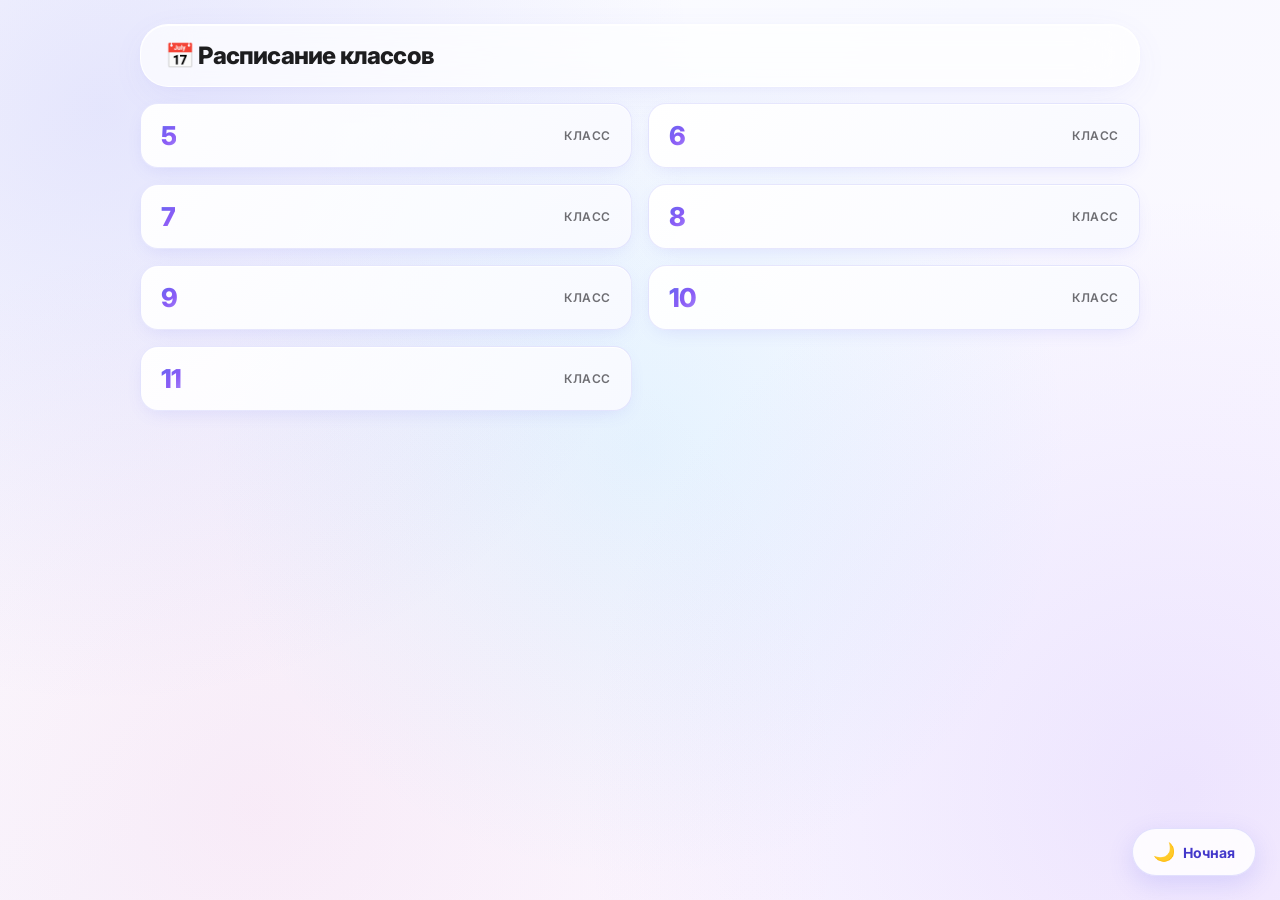
==== commit efdc77ae: "Update index.html" ====
--- a/index.html
+++ b/index.html
@@ -28,68 +28,36 @@
     </div>
   </header>
 
-  <div class="main-panel">
+  <div class="classes-panel">
     <div class="classes-grid">
-      <!-- Столбец 1: 5, 6, 7, 8 -->
-      <div class="classes-column">
-        <a class="class-card available" href="schedule5.html" style="text-decoration:none;">
-          <span class="class-num">5</span>
-          <span class="class-label">Класс</span>
-        </a>
-        <a class="class-card available" href="schedule6.html" style="text-decoration:none;">
-          <span class="class-num">6</span>
-          <span class="class-label">Класс</span>
-        </a>
-        <a class="class-card available" href="schedule7.html" style="text-decoration:none;">
-          <span class="class-num">7</span>
-          <span class="class-label">Класс</span>
-        </a>
-        <a class="class-card available" href="schedule8.html" style="text-decoration:none;">
-          <span class="class-num">8</span>
-          <span class="class-label">Класс</span>
-        </a>
-      </div>
-
-      <!-- Столбец 2: 9, 10, 11 -->
-      <div class="classes-column">
-        <a class="class-card available" href="schedule9.html" style="text-decoration:none;">
-          <span class="class-num">9</span>
-          <span class="class-label">Класс</span>
-        </a>
-        <a class="class-card available" href="schedule10.html" style="text-decoration:none;">
-          <span class="class-num">10</span>
-          <span class="class-label">Класс</span>
-        </a>
-        <a class="class-card available" href="schedule11.html" style="text-decoration:none;">
-          <span class="class-num">11</span>
-          <span class="class-label">Класс</span>
-        </a>
-      </div>
-    </div>
-
-    <!-- Расписание (пока пустая сетка-превью) -->
-    <div class="schedule-area">
-      <table class="preview-table">
-        <thead>
-          <tr>
-            <th class="lesson-num">Урок</th>
-            <th class="day-header">Пн</th>
-            <th class="day-header">Вт</th>
-            <th class="day-header">Ср</th>
-            <th class="day-header">Чт</th>
-            <th class="day-header">Пт</th>
-          </tr>
-        </thead>
-        <tbody>
-          <tr><td class="lesson-num">1</td><td></td><td></td><td></td><td></td><td></td></tr>
-          <tr><td class="lesson-num">2</td><td></td><td></td><td></td><td></td><td></td></tr>
-          <tr><td class="lesson-num">3</td><td></td><td></td><td></td><td></td><td></td></tr>
-          <tr><td class="lesson-num">4</td><td></td><td></td><td></td><td></td><td></td></tr>
-          <tr><td class="lesson-num">5</td><td></td><td></td><td></td><td></td><td></td></tr>
-          <tr><td class="lesson-num">6</td><td></td><td></td><td></td><td></td><td></td></tr>
-          <tr><td class="lesson-num">7</td><td></td><td></td><td></td><td></td><td></td></tr>
-        </tbody>
-      </table>
+      <a class="class-card available" href="schedule5.html" style="text-decoration:none;">
+        <span class="class-num">5</span>
+        <span class="class-label">Класс</span>
+      </a>
+      <a class="class-card available" href="schedule6.html" style="text-decoration:none;">
+        <span class="class-num">6</span>
+        <span class="class-label">Класс</span>
+      </a>
+      <a class="class-card available" href="schedule7.html" style="text-decoration:none;">
+        <span class="class-num">7</span>
+        <span class="class-label">Класс</span>
+      </a>
+      <a class="class-card available" href="schedule8.html" style="text-decoration:none;">
+        <span class="class-num">8</span>
+        <span class="class-label">Класс</span>
+      </a>
+      <a class="class-card available" href="schedule9.html" style="text-decoration:none;">
+        <span class="class-num">9</span>
+        <span class="class-label">Класс</span>
+      </a>
+      <a class="class-card available" href="schedule10.html" style="text-decoration:none;">
+        <span class="class-num">10</span>
+        <span class="class-label">Класс</span>
+      </a>
+      <a class="class-card available" href="schedule11.html" style="text-decoration:none;">
+        <span class="class-num">11</span>
+        <span class="class-label">Класс</span>
+      </a>
     </div>
   </div>
 
--- a/style.css
+++ b/style.css
@@ -41,7 +41,7 @@
 
 .wrap { max-width: 1000px; margin: 0 auto; }
 
-header, .controls, .table-container, .admin-panel, .classes-panel {
+header, .controls, .table-container, .admin-panel, .main-panel {
   background: rgba(255, 255, 255, 0.7);
   backdrop-filter: blur(24px) saturate(180%);
   -webkit-backdrop-filter: blur(24px) saturate(180%);
@@ -58,7 +58,7 @@
 html.dark .controls, 
 html.dark .table-container, 
 html.dark .admin-panel,
-html.dark .classes-panel {
+html.dark .main-panel {
   background: rgba(44, 44, 46, 0.65);
   border: 1px solid rgba(255, 255, 255, 0.08);
   box-shadow: 
@@ -66,7 +66,6 @@
     inset 0 1px 0 rgba(255, 255, 255, 0.06);
 }
 
-/* ===== УМЕНЬШЕНА ВЫСОТА ШАПКИ ===== */
 header {
   padding: 16px 24px;
   margin-bottom: 16px;
@@ -311,26 +310,39 @@
 html.dark .msg.ok { background: rgba(48, 161, 78, 0.2); color: #6EE7A0; border: 1px solid rgba(48, 161, 78, 0.4); }
 html.dark .msg.err { background: rgba(255, 69, 58, 0.2); color: #FF8A80; border: 1px solid rgba(255, 69, 58, 0.4); }
 
-/* ===== ПАНЕЛЬ КЛАССОВ: КОМПАКТНЕЕ ===== */
-.classes-panel { padding: 20px; }
-
-.classes-title { font-size: 18px; font-weight: 700; color: #1D1D1F; margin-bottom: 6px; letter-spacing: -0.3px; }
-html.dark .classes-title { color: #FFFFFF; }
-
-.classes-subtitle { font-size: 14px; color: #6E6E73; margin-bottom: 24px; font-weight: 500; }
-html.dark .classes-subtitle { color: #98989D; }
-
-.classes-grid { display: grid; grid-template-columns: repeat(auto-fill, minmax(160px, 1fr)); gap: 12px; }
-
+/* ================= ГЛАВНОЕ ОКНО (классы + расписание) ================= */
+.main-panel {
+  padding: 24px;
+  min-height: 560px;
+  display: flex;
+  flex-direction: column;
+  gap: 24px;
+}
+
+/* Две колонки с карточками классов */
+.classes-grid {
+  display: grid;
+  grid-template-columns: 1fr 1fr;
+  gap: 16px;
+  align-items: start;
+}
+
+.classes-column {
+  display: flex;
+  flex-direction: column;
+  gap: 12px;
+}
+
+/* Карточка класса */
 .class-card {
   position: relative;
   display: flex;
-  flex-direction: column;
+  flex-direction: row;
   align-items: center;
-  justify-content: center;
-  gap: 4px;
-  padding: 18px 14px;
-  border-radius: 20px;
+  justify-content: space-between;
+  gap: 10px;
+  padding: 16px 20px;
+  border-radius: 18px;
   border: 1px solid rgba(99, 102, 241, 0.15);
   background: linear-gradient(135deg, rgba(255,255,255,0.95) 0%, rgba(248, 249, 255, 0.95) 100%);
   color: #1D1D1F;
@@ -339,7 +351,7 @@
   cursor: pointer;
   box-shadow: 0 6px 20px -8px rgba(99, 102, 241, 0.2), inset 0 1px 0 rgba(255, 255, 255, 1);
   transition: all 0.25s cubic-bezier(0.25, 1, 0.5, 1);
-  text-align: center;
+  text-align: left;
 }
 
 .class-card .class-num {
@@ -414,6 +426,44 @@
 html.dark .class-card.disabled .class-num { color: #555558; }
 html.dark .class-card-soon { background: rgba(99, 102, 241, 0.2); color: #A5B4FC; }
 
+/* Блок расписания внутри главного окна */
+.schedule-area {
+  padding: 16px;
+  border-radius: 20px;
+  background: rgba(99, 102, 241, 0.05);
+  border: 1px solid rgba(99, 102, 241, 0.1);
+  overflow-x: auto;
+}
+
+html.dark .schedule-area {
+  background: rgba(255, 255, 255, 0.03);
+  border: 1px solid rgba(255, 255, 255, 0.06);
+}
+
+.preview-table {
+  width: 100%;
+  border-collapse: separate;
+  border-spacing: 6px;
+  min-width: 500px;
+}
+
+.preview-table th,
+.preview-table td {
+  padding: 12px 8px;
+  font-size: 13px;
+}
+
+.preview-table td {
+  height: 44px;
+}
+
+.preview-table th.lesson-num,
+.preview-table td.lesson-num {
+  width: 50px;
+  font-size: 12px;
+}
+
+/* Ссылка «назад» (для внутренних страниц) */
 .back-link {
   display: inline-flex;
   align-items: center;
@@ -489,15 +539,14 @@
 
 @media (max-width: 700px) {
   body { padding: 12px 10px; }
-  header, .controls, .table-container, .admin-panel, .classes-panel { border-radius: 20px; }
+  header, .controls, .table-container, .admin-panel, .main-panel { border-radius: 20px; }
   header { padding: 14px 18px; margin-bottom: 12px; }
   header h1 { font-size: 20px; }
   .controls { padding: 20px; }
-  .classes-panel { padding: 16px; }
-  .classes-grid { grid-template-columns: repeat(auto-fill, minmax(110px, 1fr)); gap: 10px; }
-  .class-card { padding: 14px 10px; border-radius: 16px; }
+  .main-panel { padding: 16px; min-height: auto; gap: 16px; }
+  .classes-grid { grid-template-columns: 1fr; gap: 10px; }
+  .class-card { padding: 14px 16px; }
   .class-card .class-num { font-size: 22px; }
-  .class-card .class-label { font-size: 11px; }
   th, td { font-size: 12px; padding: 10px 6px; height: 50px; border-radius: 12px; }
   th.lesson-num { width: 60px; font-size: 11px; }
   .ctrl-btn { padding: 8px 14px; font-size: 13px; }
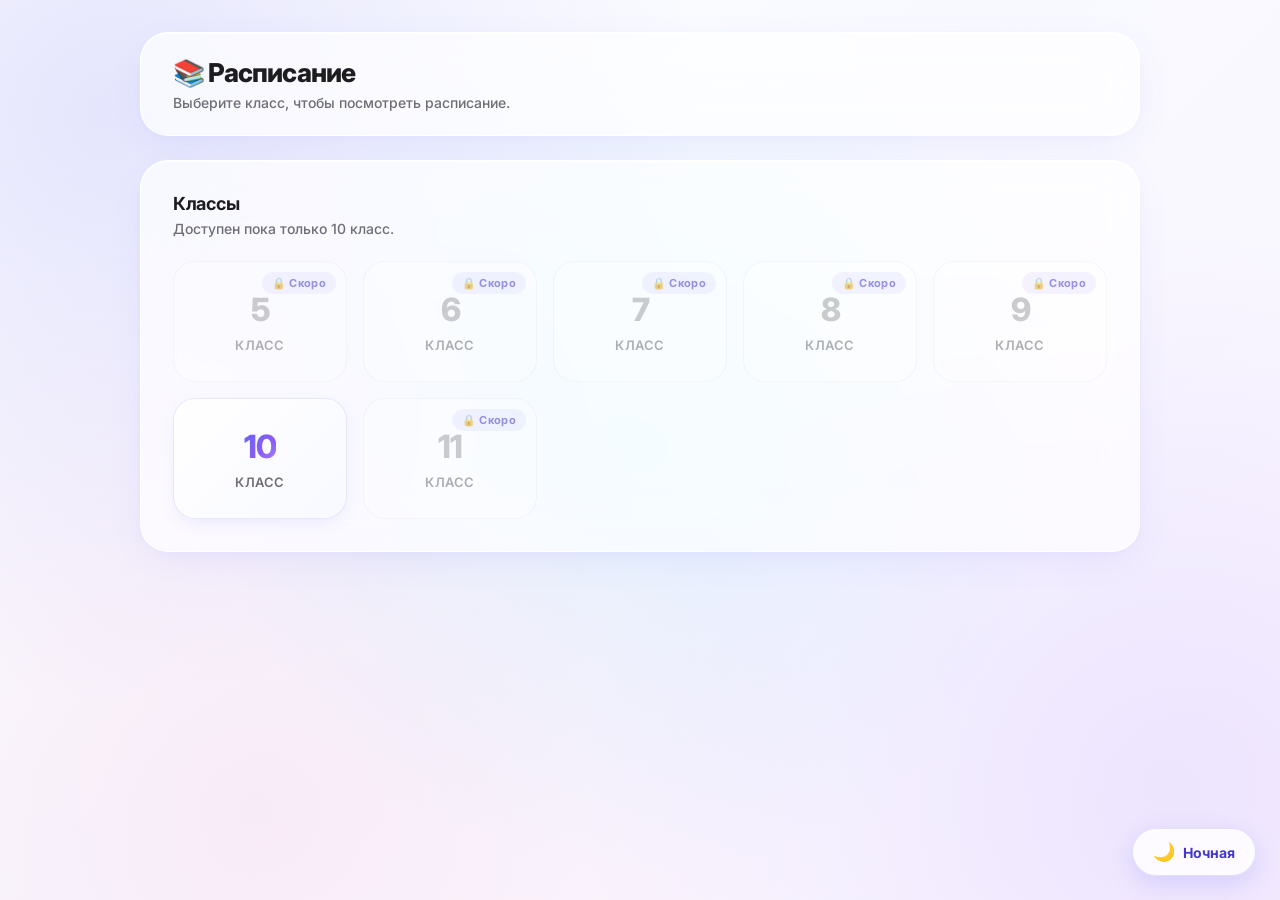
==== commit eb2abfa4: "Update index.html" ====
--- a/index.html
+++ b/index.html
@@ -5,62 +5,29 @@
 <meta name="viewport" content="width=device-width, initial-scale=1.0">
 <title>Расписание — выбор класса</title>
 <link rel="stylesheet" href="style.css">
-<script>
-(function () {
-  try {
-    var theme = localStorage.getItem('schedule_theme') || 'light';
-    var root = document.documentElement;
-    if (theme === 'dark') root.classList.add('dark');
-    root.classList.add('theme-init');
-    window.addEventListener('load', function () {
-      setTimeout(function () { root.classList.remove('theme-init'); }, 50);
-    });
-  } catch (e) {}
-})();
-</script>
 </head>
 <body>
 <div class="wrap">
-
   <header>
     <div>
-      <h1>📅 Расписание классов</h1>
+      <h1>📚 Расписание</h1>
+      <p>Выберите класс, чтобы посмотреть расписание.</p>
     </div>
   </header>
 
   <div class="classes-panel">
+    <div class="classes-title">Классы</div>
+    <div class="classes-subtitle">Доступен пока только 10 класс.</div>
     <div class="classes-grid">
-      <a class="class-card available" href="schedule5.html" style="text-decoration:none;">
-        <span class="class-num">5</span>
-        <span class="class-label">Класс</span>
-      </a>
-      <a class="class-card available" href="schedule6.html" style="text-decoration:none;">
-        <span class="class-num">6</span>
-        <span class="class-label">Класс</span>
-      </a>
-      <a class="class-card available" href="schedule7.html" style="text-decoration:none;">
-        <span class="class-num">7</span>
-        <span class="class-label">Класс</span>
-      </a>
-      <a class="class-card available" href="schedule8.html" style="text-decoration:none;">
-        <span class="class-num">8</span>
-        <span class="class-label">Класс</span>
-      </a>
-      <a class="class-card available" href="schedule9.html" style="text-decoration:none;">
-        <span class="class-num">9</span>
-        <span class="class-label">Класс</span>
-      </a>
-      <a class="class-card available" href="schedule10.html" style="text-decoration:none;">
-        <span class="class-num">10</span>
-        <span class="class-label">Класс</span>
-      </a>
-      <a class="class-card available" href="schedule11.html" style="text-decoration:none;">
-        <span class="class-num">11</span>
-        <span class="class-label">Класс</span>
-      </a>
+      <div class="class-card disabled"><span class="class-num">5</span><span class="class-label">Класс</span><span class="class-card-soon">🔒 Скоро</span></div>
+      <div class="class-card disabled"><span class="class-num">6</span><span class="class-label">Класс</span><span class="class-card-soon">🔒 Скоро</span></div>
+      <div class="class-card disabled"><span class="class-num">7</span><span class="class-label">Класс</span><span class="class-card-soon">🔒 Скоро</span></div>
+      <div class="class-card disabled"><span class="class-num">8</span><span class="class-label">Класс</span><span class="class-card-soon">🔒 Скоро</span></div>
+      <div class="class-card disabled"><span class="class-num">9</span><span class="class-label">Класс</span><span class="class-card-soon">🔒 Скоро</span></div>
+      <a class="class-card available" href="schedule10.html"><span class="class-num">10</span><span class="class-label">Класс</span></a>
+      <div class="class-card disabled"><span class="class-num">11</span><span class="class-label">Класс</span><span class="class-card-soon">🔒 Скоро</span></div>
     </div>
   </div>
-
 </div>
 
 <button class="theme-toggle" id="theme-toggle" type="button" aria-label="Переключить тему">
@@ -70,34 +37,28 @@
 
 <script>
 const THEME_KEY = 'schedule_theme';
-
 function applyTheme(theme) {
   const btn = document.getElementById('theme-toggle');
   const icon = btn.querySelector('.theme-icon');
   const text = btn.querySelector('.theme-text');
-  const root = document.documentElement;
   if (theme === 'dark') {
-    root.classList.add('dark');
-    icon.textContent = '☀️';
-    text.textContent = 'Дневная';
+    document.body.classList.add('dark');
+    icon.textContent = '☀️'; text.textContent = 'Дневная';
   } else {
-    root.classList.remove('dark');
-    icon.textContent = '🌙';
-    text.textContent = 'Ночная';
+    document.body.classList.remove('dark');
+    icon.textContent = '🌙'; text.textContent = 'Ночная';
   }
 }
-
 function initTheme() {
   const saved = localStorage.getItem(THEME_KEY) || 'light';
   applyTheme(saved);
   document.getElementById('theme-toggle').addEventListener('click', () => {
-    const isDark = document.documentElement.classList.contains('dark');
+    const isDark = document.body.classList.contains('dark');
     const next = isDark ? 'light' : 'dark';
     localStorage.setItem(THEME_KEY, next);
     applyTheme(next);
   });
 }
-
 initTheme();
 </script>
 </body>
--- a/style.css
+++ b/style.css
@@ -1,552 +1,270 @@
 @import url('https://fonts.googleapis.com/css2?family=Inter:wght@400;500;600;700;800&display=swap');
 
-html { background-color: #FFFFFF; }
-html.dark { background-color: #1C1C1E; }
-
-html.theme-init * {
-  transition: none !important;
-}
-
-* { 
-  box-sizing: border-box; 
-  margin: 0; 
-  padding: 0; 
-}
-
+* { box-sizing: border-box; margin: 0; padding: 0; }
+
+/* ===== ДНЕВНАЯ ТЕМА (по умолчанию) ===== */
 body {
   font-family: -apple-system, BlinkMacSystemFont, "Inter", "Segoe UI", Roboto, sans-serif;
   background-color: #FFFFFF;
-  background-image: 
-    radial-gradient(circle at 8% 12%, rgba(99, 102, 241, 0.16) 0%, transparent 42%),
-    radial-gradient(circle at 92% 88%, rgba(167, 139, 250, 0.18) 0%, transparent 42%),
-    radial-gradient(circle at 50% 50%, rgba(56, 189, 248, 0.10) 0%, transparent 55%),
-    radial-gradient(circle at 20% 90%, rgba(244, 114, 182, 0.10) 0%, transparent 45%),
+  background-image:
+    radial-gradient(circle at 8% 12%, rgba(99,102,241,0.16) 0%, transparent 42%),
+    radial-gradient(circle at 92% 88%, rgba(167,139,250,0.18) 0%, transparent 42%),
+    radial-gradient(circle at 50% 50%, rgba(56,189,248,0.10) 0%, transparent 55%),
+    radial-gradient(circle at 20% 90%, rgba(244,114,182,0.10) 0%, transparent 45%),
     linear-gradient(135deg, #FFFFFF 0%, #F8F9FF 45%, #FDF7FF 100%);
   background-attachment: fixed;
   color: #1D1D1F;
   min-height: 100vh;
-  padding: 24px 16px;
+  padding: 32px 16px;
   -webkit-font-smoothing: antialiased;
-  transition: background-color 0.35s ease, color 0.35s ease;
-}
-
-html.dark body {
+  transition: background-color .35s ease, color .35s ease;
+}
+
+/* ===== НОЧНАЯ ТЕМА ===== */
+body.dark {
   background-color: #1C1C1E;
-  background-image: 
-    radial-gradient(circle at 10% 20%, rgba(79, 70, 229, 0.18) 0%, transparent 45%),
-    radial-gradient(circle at 90% 80%, rgba(124, 58, 237, 0.18) 0%, transparent 45%),
-    radial-gradient(circle at 50% 50%, rgba(30, 41, 59, 0.4) 0%, transparent 70%);
+  background-image:
+    radial-gradient(circle at 10% 20%, rgba(79,70,229,0.18) 0%, transparent 45%),
+    radial-gradient(circle at 90% 80%, rgba(124,58,237,0.18) 0%, transparent 45%),
+    radial-gradient(circle at 50% 50%, rgba(30,41,59,0.4) 0%, transparent 70%);
   color: #F5F5F7;
 }
 
 .wrap { max-width: 1000px; margin: 0 auto; }
 
-header, .controls, .table-container, .admin-panel, .main-panel {
-  background: rgba(255, 255, 255, 0.7);
+/* ===== СТЕКЛЯННЫЕ БЛОКИ ===== */
+header, .controls, .table-container, .admin-panel, .classes-panel {
+  background: rgba(255,255,255,0.7);
   backdrop-filter: blur(24px) saturate(180%);
   -webkit-backdrop-filter: blur(24px) saturate(180%);
-  border: 1px solid rgba(255, 255, 255, 0.9);
+  border: 1px solid rgba(255,255,255,0.9);
   border-radius: 28px;
-  box-shadow: 
-    0 10px 40px -10px rgba(99, 102, 241, 0.12),
-    0 2px 10px -4px rgba(167, 139, 250, 0.10),
-    inset 0 1px 0 rgba(255, 255, 255, 1);
-  transition: background 0.35s ease, border-color 0.35s ease, box-shadow 0.35s ease;
-}
-
-html.dark header, 
-html.dark .controls, 
-html.dark .table-container, 
-html.dark .admin-panel,
-html.dark .main-panel {
-  background: rgba(44, 44, 46, 0.65);
-  border: 1px solid rgba(255, 255, 255, 0.08);
-  box-shadow: 
-    0 10px 40px -10px rgba(0, 0, 0, 0.6),
-    inset 0 1px 0 rgba(255, 255, 255, 0.06);
+  box-shadow:
+    0 10px 40px -10px rgba(99,102,241,0.12),
+    0 2px 10px -4px rgba(167,139,250,0.10),
+    inset 0 1px 0 rgba(255,255,255,1);
+  transition: background .35s ease, border-color .35s ease, box-shadow .35s ease;
+}
+body.dark header,
+body.dark .controls,
+body.dark .table-container,
+body.dark .admin-panel,
+body.dark .classes-panel {
+  background: rgba(44,44,46,0.65);
+  border: 1px solid rgba(255,255,255,0.08);
+  box-shadow:
+    0 10px 40px -10px rgba(0,0,0,0.6),
+    inset 0 1px 0 rgba(255,255,255,0.06);
 }
 
 header {
-  padding: 16px 24px;
-  margin-bottom: 16px;
+  padding: 24px 32px;
+  margin-bottom: 24px;
   display: flex;
   flex-wrap: wrap;
   justify-content: space-between;
   align-items: center;
-  gap: 12px;
-}
-
-header h1 { font-size: 24px; font-weight: 800; letter-spacing: -0.8px; color: #1D1D1F; }
-html.dark header h1 { color: #FFFFFF; }
-
+  gap: 16px;
+}
+header h1 { font-size: 26px; font-weight: 800; letter-spacing: -0.8px; color: #1D1D1F; }
+body.dark header h1 { color: #FFFFFF; }
 header p { font-size: 14px; color: #6E6E73; margin-top: 6px; font-weight: 500; }
-html.dark header p { color: #98989D; }
-
-.controls {
-  padding: 24px 32px;
-  margin-bottom: 24px;
-  display: flex;
-  flex-direction: column;
-  gap: 20px;
-}
-
+body.dark header p { color: #98989D; }
+
+/* ===== КНОПКИ ВЫБОРА ===== */
+.controls { padding: 24px 32px; margin-bottom: 24px; display: flex; flex-direction: column; gap: 20px; }
 .control-row { display: flex; align-items: center; gap: 16px; flex-wrap: wrap; }
-
-.control-label {
-  font-weight: 600;
-  color: #86868B;
-  min-width: 70px;
-  font-size: 13px;
-  text-transform: uppercase;
-  letter-spacing: 0.5px;
-}
-
-html.dark .control-label { color: #98989D; }
-
-.btn-group { 
-  display: flex; 
-  gap: 4px; 
-  flex-wrap: wrap; 
-  background: rgba(99, 102, 241, 0.08);
-  padding: 5px;
-  border-radius: 16px;
-  transition: background 0.35s ease;
-}
-
-html.dark .btn-group { background: rgba(0, 0, 0, 0.3); }
+.control-label { font-weight: 600; color: #86868B; min-width: 70px; font-size: 13px; text-transform: uppercase; letter-spacing: .5px; }
+body.dark .control-label { color: #98989D; }
+
+.btn-group { display: flex; gap: 4px; flex-wrap: wrap; background: rgba(99,102,241,0.08); padding: 5px; border-radius: 16px; transition: background .35s ease; }
+body.dark .btn-group { background: rgba(0,0,0,0.3); }
 
 .ctrl-btn {
-  padding: 10px 22px;
-  background: transparent;
-  border: none;
-  border-radius: 12px;
-  cursor: pointer;
-  font-weight: 600;
-  font-size: 14px;
-  color: #1D1D1F;
-  transition: all 0.3s cubic-bezier(0.25, 1, 0.5, 1);
-  font-family: inherit;
-}
-
-html.dark .ctrl-btn { color: #D1D1D6; }
-
-.ctrl-btn:hover { background: rgba(99, 102, 241, 0.1); }
-html.dark .ctrl-btn:hover { background: rgba(255, 255, 255, 0.06); }
-
+  padding: 10px 22px; background: transparent; border: none; border-radius: 12px;
+  cursor: pointer; font-weight: 600; font-size: 14px; color: #1D1D1F;
+  transition: all .3s cubic-bezier(.25,1,.5,1); font-family: inherit;
+}
+body.dark .ctrl-btn { color: #D1D1D6; }
+.ctrl-btn:hover { background: rgba(99,102,241,0.1); }
+body.dark .ctrl-btn:hover { background: rgba(255,255,255,0.06); }
 .ctrl-btn.active {
-  background: #FFFFFF;
-  color: #4338CA;
-  box-shadow: 0 3px 8px rgba(99, 102, 241, 0.15), 0 0 0 1px rgba(99, 102, 241, 0.12);
-}
-
-html.dark .ctrl-btn.active {
-  background: #3A3A3C;
-  color: #FFFFFF;
-  box-shadow: 0 3px 8px rgba(0, 0, 0, 0.4), 0 0 0 1px rgba(255, 255, 255, 0.08);
-}
-
+  background: #FFFFFF; color: #4338CA;
+  box-shadow: 0 3px 8px rgba(99,102,241,0.15), 0 0 0 1px rgba(99,102,241,0.12);
+}
+body.dark .ctrl-btn.active {
+  background: #3A3A3C; color: #FFFFFF;
+  box-shadow: 0 3px 8px rgba(0,0,0,0.4), 0 0 0 1px rgba(255,255,255,0.08);
+}
+
+/* ===== ТАБЛИЦА ===== */
 .table-container { padding: 20px; overflow-x: auto; }
-
 table { width: 100%; border-collapse: separate; border-spacing: 8px; min-width: 600px; }
-
-th, td {
-  border: none;
-  padding: 16px 12px;
-  text-align: center;
-  font-size: 14px;
-  border-radius: 16px;
-  font-weight: 500;
-}
+th, td { border: none; padding: 16px 12px; text-align: center; font-size: 14px; border-radius: 16px; font-weight: 500; }
 
 th.day-header {
   background: linear-gradient(135deg, #6366F1 0%, #8B5CF6 50%, #A78BFA 100%);
-  color: #FFFFFF;
-  font-weight: 600;
-  font-size: 14px;
-  padding: 16px 10px;
-  letter-spacing: 0.3px;
-  box-shadow: 0 4px 14px -4px rgba(99, 102, 241, 0.5);
-  transition: background 0.35s ease, box-shadow 0.35s ease;
-}
-
-html.dark th.day-header {
+  color: #FFFFFF; font-weight: 600; font-size: 14px; padding: 16px 10px; letter-spacing: .3px;
+  box-shadow: 0 4px 14px -4px rgba(99,102,241,0.5);
+  transition: background .35s ease, box-shadow .35s ease;
+}
+body.dark th.day-header {
   background: linear-gradient(180deg, #4F46E5 0%, #4338CA 100%);
-  box-shadow: 0 2px 8px rgba(67, 56, 202, 0.4);
-}
-
-th.lesson-num {
-  background: rgba(99, 102, 241, 0.07);
-  color: #6E6E73;
-  font-weight: 700;
-  width: 90px;
-  font-size: 13px;
-  transition: background 0.35s ease, color 0.35s ease;
-}
-
-html.dark th.lesson-num {
-  background: rgba(255, 255, 255, 0.04);
-  color: #98989D;
-}
+  box-shadow: 0 2px 8px rgba(67,56,202,0.4);
+}
+
+th.lesson-num { background: rgba(99,102,241,0.07); color: #6E6E73; font-weight: 700; width: 90px; font-size: 13px; transition: background .35s ease, color .35s ease; }
+body.dark th.lesson-num { background: rgba(255,255,255,0.04); color: #98989D; }
 
 td {
-  background: rgba(255, 255, 255, 0.92);
-  height: 60px;
-  color: #1D1D1F;
-  box-shadow: 0 2px 8px rgba(99, 102, 241, 0.06), inset 0 0 0 1px rgba(255, 255, 255, 0.6);
-  transition: all 0.2s ease;
-}
-
-html.dark td {
-  background: #2C2C2E;
-  color: #F5F5F7;
-  box-shadow: 0 2px 8px rgba(0, 0, 0, 0.25);
-}
-
-td:hover { 
-  background: #FFFFFF;
-  transform: translateY(-2px);
-  box-shadow: 0 8px 20px -6px rgba(99, 102, 241, 0.25), inset 0 0 0 1px rgba(139, 92, 246, 0.2);
-}
-
-html.dark td:hover { 
-  background: #3A3A3C;
-  box-shadow: 0 6px 16px rgba(0, 0, 0, 0.4);
-}
+  background: rgba(255,255,255,0.92); height: 60px; color: #1D1D1F;
+  box-shadow: 0 2px 8px rgba(99,102,241,0.06), inset 0 0 0 1px rgba(255,255,255,0.6);
+  transition: all .2s ease;
+}
+body.dark td { background: #2C2C2E; color: #F5F5F7; box-shadow: 0 2px 8px rgba(0,0,0,0.25); }
+
+td:hover {
+  background: #FFFFFF; transform: translateY(-2px);
+  box-shadow: 0 8px 20px -6px rgba(99,102,241,0.25), inset 0 0 0 1px rgba(139,92,246,0.2);
+}
+body.dark td:hover { background: #3A3A3C; box-shadow: 0 6px 16px rgba(0,0,0,0.4); }
 
 td:empty::before { content: "—"; color: #C7C7CC; }
-html.dark td:empty::before { color: #555558; }
+body.dark td:empty::before { color: #555558; }
 
 td.cell[contenteditable="true"] { cursor: text; outline: none; }
-
 td.cell[contenteditable="true"]:focus {
-  background: #FFFFFF;
-  box-shadow: 0 0 0 3px #8B5CF6, 0 6px 16px rgba(139, 92, 246, 0.25);
-  transform: translateY(-2px);
-}
-
-html.dark td.cell[contenteditable="true"]:focus {
-  background: #3A3A3C;
-  box-shadow: 0 0 0 3px #6366F1, 0 6px 16px rgba(99, 102, 241, 0.4);
-}
-
-.admin-panel {
-  padding: 20px;
-  margin-bottom: 24px;
-  display: flex;
-  gap: 12px;
-  flex-wrap: wrap;
-  align-items: center;
-}
-
+  background: #FFFFFF; box-shadow: 0 0 0 3px #8B5CF6, 0 6px 16px rgba(139,92,246,0.25); transform: translateY(-2px);
+}
+body.dark td.cell[contenteditable="true"]:focus {
+  background: #3A3A3C; box-shadow: 0 0 0 3px #6366F1, 0 6px 16px rgba(99,102,241,0.4);
+}
+
+/* ===== АДМИН-ПАНЕЛЬ ===== */
+.admin-panel { padding: 20px; margin-bottom: 24px; display: flex; gap: 12px; flex-wrap: wrap; align-items: center; }
 .admin-panel input {
-  padding: 14px 18px;
-  border: 1px solid rgba(99, 102, 241, 0.15);
-  border-radius: 14px;
-  font-size: 14px;
-  font-family: inherit;
-  font-weight: 500;
-  outline: none;
-  background: #FFFFFF;
-  color: #1D1D1F;
-  transition: all 0.2s;
-}
-
-html.dark .admin-panel input {
-  border: 1px solid rgba(255, 255, 255, 0.1);
-  background: #1C1C1E;
-  color: #F5F5F7;
-}
-
+  padding: 14px 18px; border: 1px solid rgba(99,102,241,0.15); border-radius: 14px;
+  font-size: 14px; font-family: inherit; font-weight: 500; outline: none;
+  background: #FFFFFF; color: #1D1D1F; transition: all .2s;
+}
+body.dark .admin-panel input { border: 1px solid rgba(255,255,255,0.1); background: #1C1C1E; color: #F5F5F7; }
 .admin-panel input::placeholder { color: #86868B; }
-html.dark .admin-panel input::placeholder { color: #6E6E73; }
-
-.admin-panel input:focus { 
-  border-color: #8B5CF6; 
-  box-shadow: 0 0 0 4px rgba(139, 92, 246, 0.18);
-}
-
-html.dark .admin-panel input:focus { 
-  border-color: #6366F1;
-  box-shadow: 0 0 0 4px rgba(99, 102, 241, 0.25);
-  background: #2C2C2E;
-}
+body.dark .admin-panel input::placeholder { color: #6E6E73; }
+.admin-panel input:focus { border-color: #8B5CF6; box-shadow: 0 0 0 4px rgba(139,92,246,0.18); }
+body.dark .admin-panel input:focus { border-color: #6366F1; box-shadow: 0 0 0 4px rgba(99,102,241,0.25); background: #2C2C2E; }
 
 .btn {
-  padding: 14px 28px;
-  border: none;
-  border-radius: 14px;
-  cursor: pointer;
-  font-weight: 600;
-  font-size: 14px;
-  color: #FFFFFF;
-  transition: all 0.2s cubic-bezier(0.25, 1, 0.5, 1);
-  font-family: inherit;
-}
-
-.btn:hover { opacity: 0.9; transform: scale(0.97); }
-
-.btn-save { background: linear-gradient(135deg, #34D399 0%, #10B981 100%); }
-.btn-load { background: linear-gradient(135deg, #60A5FA 0%, #3B82F6 100%); }
-.btn-add { background: linear-gradient(135deg, #FBBF24 0%, #F59E0B 100%); }
-
-html.dark .btn-save { background: #30A14E; }
-html.dark .btn-load { background: #0A84FF; }
-html.dark .btn-add { background: #D97706; }
-
-.msg { 
-  padding: 16px; 
-  border-radius: 14px; 
-  margin-bottom: 20px; 
-  display: none; 
-  font-weight: 600; 
-  font-size: 14px; 
-  text-align: center; 
-  backdrop-filter: blur(10px);
-}
-
-.msg.ok { background: rgba(52, 199, 89, 0.12); color: #15803D; display: block; border: 1px solid rgba(52, 199, 89, 0.3); }
-.msg.err { background: rgba(255, 59, 48, 0.12); color: #C42323; display: block; border: 1px solid rgba(255, 59, 48, 0.3); }
-
-html.dark .msg.ok { background: rgba(48, 161, 78, 0.2); color: #6EE7A0; border: 1px solid rgba(48, 161, 78, 0.4); }
-html.dark .msg.err { background: rgba(255, 69, 58, 0.2); color: #FF8A80; border: 1px solid rgba(255, 69, 58, 0.4); }
-
-/* ================= ГЛАВНОЕ ОКНО (классы + расписание) ================= */
-.main-panel {
-  padding: 24px;
-  min-height: 560px;
-  display: flex;
-  flex-direction: column;
-  gap: 24px;
-}
-
-/* Две колонки с карточками классов */
-.classes-grid {
-  display: grid;
-  grid-template-columns: 1fr 1fr;
-  gap: 16px;
-  align-items: start;
-}
-
-.classes-column {
-  display: flex;
-  flex-direction: column;
-  gap: 12px;
-}
-
-/* Карточка класса */
+  padding: 14px 28px; border: none; border-radius: 14px; cursor: pointer;
+  font-weight: 600; font-size: 14px; color: #FFFFFF;
+  transition: all .2s cubic-bezier(.25,1,.5,1); font-family: inherit;
+}
+.btn:hover { opacity: .9; transform: scale(.97); }
+.btn-save { background: linear-gradient(135deg,#34D399 0%,#10B981 100%); }
+.btn-load { background: linear-gradient(135deg,#60A5FA 0%,#3B82F6 100%); }
+.btn-add { background: linear-gradient(135deg,#FBBF24 0%,#F59E0B 100%); }
+body.dark .btn-save { background: #30A14E; }
+body.dark .btn-load { background: #0A84FF; }
+body.dark .btn-add { background: #D97706; }
+
+.msg {
+  padding: 16px; border-radius: 14px; margin-bottom: 20px; display: none;
+  font-weight: 600; font-size: 14px; text-align: center; backdrop-filter: blur(10px);
+}
+.msg.ok { background: rgba(52,199,89,0.12); color: #15803D; display: block; border: 1px solid rgba(52,199,89,0.3); }
+.msg.err { background: rgba(255,59,48,0.12); color: #C42323; display: block; border: 1px solid rgba(255,59,48,0.3); }
+body.dark .msg.ok { background: rgba(48,161,78,0.2); color: #6EE7A0; border: 1px solid rgba(48,161,78,0.4); }
+body.dark .msg.err { background: rgba(255,69,58,0.2); color: #FF8A80; border: 1px solid rgba(255,69,58,0.4); }
+
+/* ===== ГЛАВНАЯ: ВЫБОР КЛАССА ===== */
+.classes-panel { padding: 32px; }
+.classes-title { font-size: 18px; font-weight: 700; color: #1D1D1F; margin-bottom: 6px; letter-spacing: -0.3px; }
+body.dark .classes-title { color: #FFFFFF; }
+.classes-subtitle { font-size: 14px; color: #6E6E73; margin-bottom: 24px; font-weight: 500; }
+body.dark .classes-subtitle { color: #98989D; }
+
+.classes-grid { display: grid; grid-template-columns: repeat(auto-fill, minmax(160px,1fr)); gap: 16px; }
+
 .class-card {
-  position: relative;
-  display: flex;
-  flex-direction: row;
-  align-items: center;
-  justify-content: space-between;
-  gap: 10px;
-  padding: 16px 20px;
-  border-radius: 18px;
-  border: 1px solid rgba(99, 102, 241, 0.15);
-  background: linear-gradient(135deg, rgba(255,255,255,0.95) 0%, rgba(248, 249, 255, 0.95) 100%);
-  color: #1D1D1F;
-  font-family: inherit;
-  font-weight: 700;
-  cursor: pointer;
-  box-shadow: 0 6px 20px -8px rgba(99, 102, 241, 0.2), inset 0 1px 0 rgba(255, 255, 255, 1);
-  transition: all 0.25s cubic-bezier(0.25, 1, 0.5, 1);
-  text-align: left;
-}
-
+  position: relative; display: flex; flex-direction: column; align-items: center; justify-content: center;
+  gap: 8px; padding: 28px 16px; border-radius: 22px;
+  border: 1px solid rgba(99,102,241,0.15);
+  background: linear-gradient(135deg, rgba(255,255,255,0.95) 0%, rgba(248,249,255,0.95) 100%);
+  color: #1D1D1F; font-family: inherit; font-weight: 700; cursor: pointer;
+  box-shadow: 0 6px 20px -8px rgba(99,102,241,0.2), inset 0 1px 0 rgba(255,255,255,1);
+  transition: all .25s cubic-bezier(.25,1,.5,1); text-align: center; text-decoration: none;
+}
 .class-card .class-num {
-  font-size: 26px;
-  font-weight: 800;
-  letter-spacing: -1px;
-  background: linear-gradient(135deg, #6366F1 0%, #8B5CF6 60%, #A78BFA 100%);
-  -webkit-background-clip: text;
-  background-clip: text;
-  color: transparent;
-}
-
-.class-card .class-label {
-  font-size: 12px;
-  font-weight: 600;
-  color: #6E6E73;
-  text-transform: uppercase;
-  letter-spacing: 0.6px;
-}
-
+  font-size: 32px; font-weight: 800; letter-spacing: -1px;
+  background: linear-gradient(135deg,#6366F1 0%,#8B5CF6 60%,#A78BFA 100%);
+  -webkit-background-clip: text; background-clip: text; color: transparent;
+}
+.class-card .class-label { font-size: 13px; font-weight: 600; color: #6E6E73; text-transform: uppercase; letter-spacing: .6px; }
 .class-card.available:hover {
-  transform: translateY(-3px);
-  border-color: rgba(139, 92, 246, 0.4);
-  box-shadow: 0 16px 32px -12px rgba(139, 92, 246, 0.4), inset 0 1px 0 rgba(255, 255, 255, 1);
-}
-
-.class-card.available:active { transform: translateY(-1px) scale(0.98); }
-
+  transform: translateY(-4px); border-color: rgba(139,92,246,0.4);
+  box-shadow: 0 16px 32px -12px rgba(139,92,246,0.4), inset 0 1px 0 rgba(255,255,255,1);
+}
+.class-card.available:active { transform: translateY(-1px) scale(.98); }
 .class-card.disabled {
-  cursor: not-allowed;
-  opacity: 0.55;
-  background: rgba(255, 255, 255, 0.5);
-  border-color: rgba(0, 0, 0, 0.06);
-  box-shadow: none;
-}
-
+  cursor: not-allowed; opacity: .55; background: rgba(255,255,255,0.5);
+  border-color: rgba(0,0,0,0.06); box-shadow: none;
+}
 .class-card.disabled .class-num {
-  background: none;
-  -webkit-background-clip: initial;
-  background-clip: initial;
-  color: #A1A1A6;
-}
-
+  background: none; -webkit-background-clip: initial; background-clip: initial; color: #A1A1A6;
+}
 .class-card-soon {
-  position: absolute;
-  top: 10px;
-  right: 10px;
-  font-size: 11px;
-  font-weight: 700;
-  padding: 4px 10px;
-  border-radius: 999px;
-  background: rgba(99, 102, 241, 0.12);
-  color: #4338CA;
-  letter-spacing: 0.3px;
-}
-
-html.dark .class-card {
-  background: linear-gradient(135deg, rgba(58, 58, 60, 0.9) 0%, rgba(44, 44, 46, 0.9) 100%);
-  border: 1px solid rgba(255, 255, 255, 0.08);
-  color: #F5F5F7;
-  box-shadow: 0 6px 20px -8px rgba(0, 0, 0, 0.6), inset 0 1px 0 rgba(255, 255, 255, 0.06);
-}
-
-html.dark .class-card .class-label { color: #98989D; }
-
-html.dark .class-card.available:hover {
-  border-color: rgba(139, 92, 246, 0.5);
-  box-shadow: 0 16px 32px -12px rgba(99, 102, 241, 0.6), inset 0 1px 0 rgba(255, 255, 255, 0.08);
-}
-
-html.dark .class-card.disabled { background: rgba(44, 44, 46, 0.4); border-color: rgba(255, 255, 255, 0.04); }
-html.dark .class-card.disabled .class-num { color: #555558; }
-html.dark .class-card-soon { background: rgba(99, 102, 241, 0.2); color: #A5B4FC; }
-
-/* Блок расписания внутри главного окна */
-.schedule-area {
-  padding: 16px;
-  border-radius: 20px;
-  background: rgba(99, 102, 241, 0.05);
-  border: 1px solid rgba(99, 102, 241, 0.1);
-  overflow-x: auto;
-}
-
-html.dark .schedule-area {
-  background: rgba(255, 255, 255, 0.03);
-  border: 1px solid rgba(255, 255, 255, 0.06);
-}
-
-.preview-table {
-  width: 100%;
-  border-collapse: separate;
-  border-spacing: 6px;
-  min-width: 500px;
-}
-
-.preview-table th,
-.preview-table td {
-  padding: 12px 8px;
-  font-size: 13px;
-}
-
-.preview-table td {
-  height: 44px;
-}
-
-.preview-table th.lesson-num,
-.preview-table td.lesson-num {
-  width: 50px;
-  font-size: 12px;
-}
-
-/* Ссылка «назад» (для внутренних страниц) */
+  position: absolute; top: 10px; right: 10px; font-size: 11px; font-weight: 700;
+  padding: 4px 10px; border-radius: 999px; background: rgba(99,102,241,0.12); color: #4338CA; letter-spacing: .3px;
+}
+body.dark .class-card {
+  background: linear-gradient(135deg, rgba(58,58,60,0.9) 0%, rgba(44,44,46,0.9) 100%);
+  border: 1px solid rgba(255,255,255,0.08); color: #F5F5F7;
+  box-shadow: 0 6px 20px -8px rgba(0,0,0,0.6), inset 0 1px 0 rgba(255,255,255,0.06);
+}
+body.dark .class-card .class-label { color: #98989D; }
+body.dark .class-card.available:hover {
+  border-color: rgba(139,92,246,0.5);
+  box-shadow: 0 16px 32px -12px rgba(99,102,241,0.6), inset 0 1px 0 rgba(255,255,255,0.08);
+}
+body.dark .class-card.disabled { background: rgba(44,44,46,0.4); border-color: rgba(255,255,255,0.04); }
+body.dark .class-card.disabled .class-num { color: #555558; }
+body.dark .class-card-soon { background: rgba(99,102,241,0.2); color: #A5B4FC; }
+
+/* Ссылка «назад» */
 .back-link {
-  display: inline-flex;
-  align-items: center;
-  gap: 6px;
-  color: #4338CA;
-  text-decoration: none;
-  font-weight: 600;
-  font-size: 14px;
-  padding: 8px 14px;
-  border-radius: 12px;
-  background: rgba(99, 102, 241, 0.1);
-  transition: all 0.2s;
-}
-
-.back-link:hover { background: rgba(99, 102, 241, 0.18); transform: translateX(-2px); }
-
-html.dark .back-link { color: #A5B4FC; background: rgba(99, 102, 241, 0.15); }
-html.dark .back-link:hover { background: rgba(99, 102, 241, 0.25); }
-
-.empty-hint {
-  margin-top: 20px;
-  padding: 16px 20px;
-  border-radius: 18px;
-  background: rgba(99, 102, 241, 0.08);
-  border: 1px dashed rgba(99, 102, 241, 0.35);
-  color: #4338CA;
-  font-size: 14px;
-  font-weight: 600;
-  text-align: center;
-}
-
-html.dark .empty-hint {
-  background: rgba(99, 102, 241, 0.12);
-  border-color: rgba(139, 92, 246, 0.45);
-  color: #A5B4FC;
-}
-
+  display: inline-flex; align-items: center; gap: 6px; color: #4338CA; text-decoration: none;
+  font-weight: 600; font-size: 14px; padding: 8px 14px; border-radius: 12px;
+  background: rgba(99,102,241,0.1); transition: all .2s;
+}
+.back-link:hover { background: rgba(99,102,241,0.18); transform: translateX(-2px); }
+body.dark .back-link { color: #A5B4FC; background: rgba(99,102,241,0.15); }
+body.dark .back-link:hover { background: rgba(99,102,241,0.25); }
+
+/* ===== КНОПКА ПЕРЕКЛЮЧЕНИЯ ТЕМЫ (исправлено: дописан display) ===== */
 .theme-toggle {
-  position: fixed;
-  bottom: 24px;
-  right: 24px;
-  z-index: 1000;
-  display: flex;
-  align-items: center;
-  gap: 8px;
-  padding: 14px 20px;
-  border-radius: 999px;
-  border: 1px solid rgba(99, 102, 241, 0.18);
-  background: rgba(255, 255, 255, 0.85);
+  position: fixed; bottom: 24px; right: 24px; z-index: 1000;
+  display: flex; align-items: center; gap: 8px; padding: 14px 20px;
+  border-radius: 999px; border: 1px solid rgba(99,102,241,0.18);
+  background: rgba(255,255,255,0.85);
   backdrop-filter: blur(20px) saturate(180%);
   -webkit-backdrop-filter: blur(20px) saturate(180%);
-  box-shadow: 0 8px 24px rgba(99, 102, 241, 0.18);
-  color: #4338CA;
-  font-family: inherit;
-  font-weight: 700;
-  font-size: 14px;
-  cursor: pointer;
-  transition: all 0.25s cubic-bezier(0.25, 1, 0.5, 1);
-}
-
-.theme-toggle:hover { transform: translateY(-2px) scale(1.03); box-shadow: 0 12px 32px rgba(99, 102, 241, 0.28); }
-.theme-toggle:active { transform: scale(0.97); }
+  box-shadow: 0 8px 24px rgba(99,102,241,0.18);
+  color: #4338CA; font-family: inherit; font-weight: 700; font-size: 14px;
+  cursor: pointer; transition: all .25s cubic-bezier(.25,1,.5,1);
+}
+.theme-toggle:hover { transform: translateY(-2px) scale(1.03); box-shadow: 0 12px 32px rgba(99,102,241,0.28); }
+.theme-toggle:active { transform: scale(.97); }
 .theme-toggle .theme-icon { font-size: 18px; line-height: 1; }
-
-html.dark .theme-toggle {
-  border: 1px solid rgba(255, 255, 255, 0.12);
-  background: rgba(44, 44, 46, 0.85);
-  color: #F5F5F7;
-  box-shadow: 0 8px 24px rgba(0, 0, 0, 0.5);
-}
-
-html.dark .theme-toggle:hover { box-shadow: 0 12px 32px rgba(0, 0, 0, 0.65); }
+body.dark .theme-toggle {
+  border: 1px solid rgba(255,255,255,0.12);
+  background: rgba(44,44,46,0.85); color: #F5F5F7; box-shadow: 0 8px 24px rgba(0,0,0,0.5);
+}
+body.dark .theme-toggle:hover { box-shadow: 0 12px 32px rgba(0,0,0,0.65); }
 
 @media (max-width: 700px) {
-  body { padding: 12px 10px; }
-  header, .controls, .table-container, .admin-panel, .main-panel { border-radius: 20px; }
-  header { padding: 14px 18px; margin-bottom: 12px; }
-  header h1 { font-size: 20px; }
+  body { padding: 16px 12px; }
+  header, .controls, .table-container, .admin-panel, .classes-panel { border-radius: 20px; }
+  header { padding: 20px; }
   .controls { padding: 20px; }
-  .main-panel { padding: 16px; min-height: auto; gap: 16px; }
-  .classes-grid { grid-template-columns: 1fr; gap: 10px; }
-  .class-card { padding: 14px 16px; }
-  .class-card .class-num { font-size: 22px; }
   th, td { font-size: 12px; padding: 10px 6px; height: 50px; border-radius: 12px; }
   th.lesson-num { width: 60px; font-size: 11px; }
   .ctrl-btn { padding: 8px 14px; font-size: 13px; }
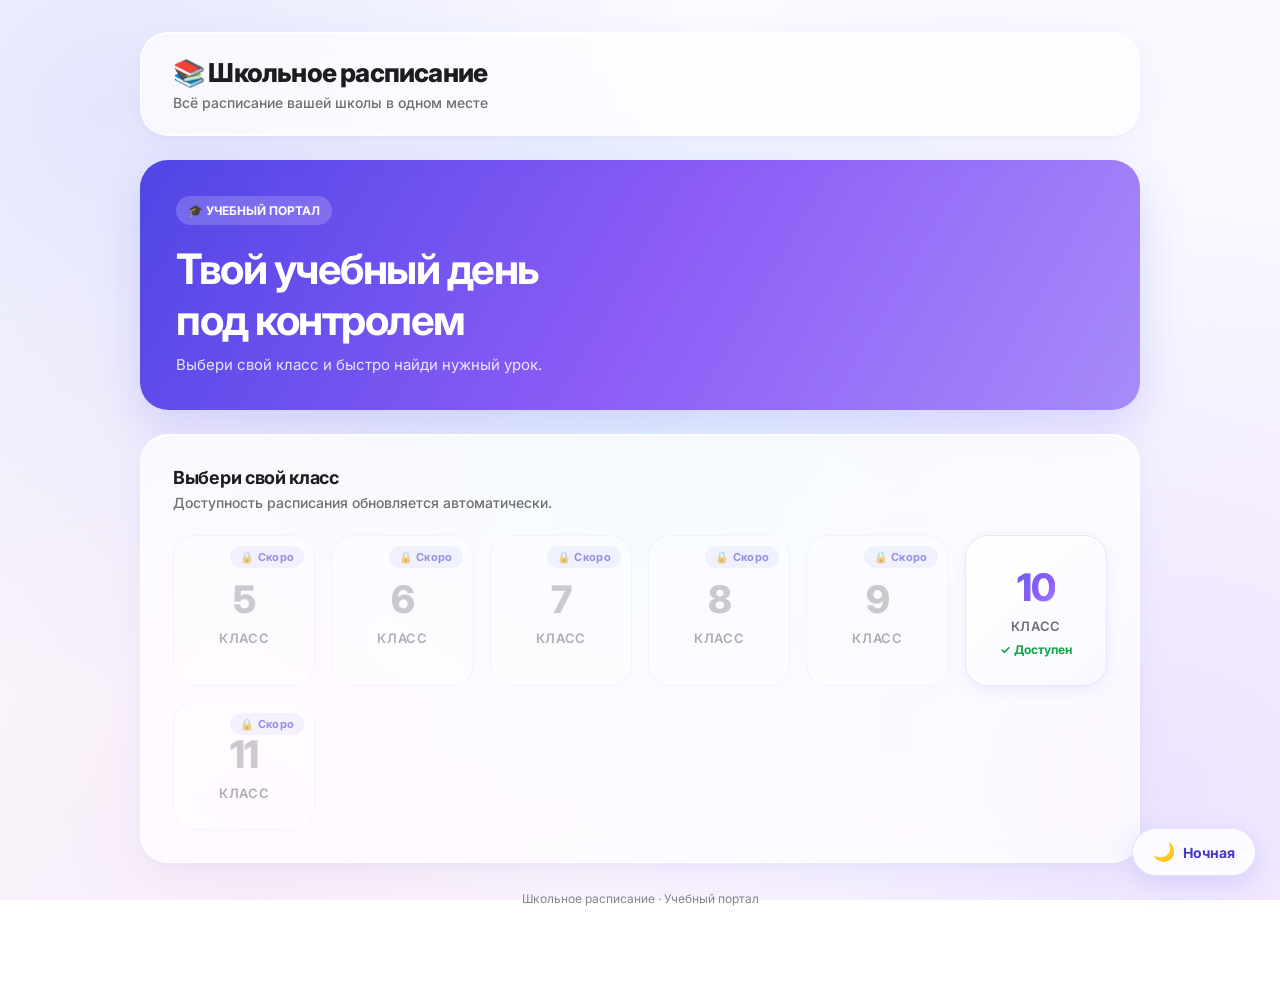
==== commit b5d7c877: "Update index.html" ====
--- a/index.html
+++ b/index.html
@@ -1,65 +1,180 @@
+
 <!DOCTYPE html>
 <html lang="ru">
 <head>
-<meta charset="UTF-8">
-<meta name="viewport" content="width=device-width, initial-scale=1.0">
-<title>Расписание — выбор класса</title>
-<link rel="stylesheet" href="style.css">
+  <meta charset="UTF-8">
+  <meta name="viewport" content="width=device-width, initial-scale=1.0">
+  <meta name="theme-color" content="#f5f3ff">
+  <title>Школьное расписание</title>
+  <link rel="stylesheet" href="style.css">
+  <style>
+    .home-hero {
+      padding: 36px;
+      margin-bottom: 24px;
+      border-radius: 28px;
+      background: linear-gradient(120deg, #4f46e5, #8b5cf6, #a78bfa);
+      color: white;
+      box-shadow: 0 16px 45px rgba(99,102,241,.22);
+    }
+    .home-hero h1 {
+      color: white;
+      font-size: clamp(28px, 5vw, 42px);
+      letter-spacing: -1.5px;
+    }
+    .home-hero p {
+      color: rgba(255,255,255,.85);
+      font-size: 15px;
+      margin-top: 10px;
+    }
+    .hero-label {
+      display: inline-block;
+      margin-bottom: 18px;
+      padding: 7px 12px;
+      border-radius: 30px;
+      background: rgba(255,255,255,.18);
+      font-size: 12px;
+      font-weight: 700;
+    }
+    .home-section { margin-top: 26px; }
+    .home-section h2 {
+      font-size: 20px;
+      margin-bottom: 16px;
+      color: inherit;
+    }
+    .classes-grid {
+      grid-template-columns: repeat(auto-fit, minmax(135px, 1fr));
+    }
+    .class-card.available {
+      min-height: 145px;
+    }
+    .class-card.disabled {
+      cursor: not-allowed;
+    }
+    .class-card .class-num { font-size: 38px; }
+    .class-status {
+      font-size: 12px;
+      color: #16a34a;
+      font-weight: 700;
+    }
+    body.dark .class-status { color: #86efac; }
+    .home-footer {
+      text-align: center;
+      color: #86868b;
+      font-size: 12px;
+      padding: 28px 10px 70px;
+    }
+    @media(max-width:600px) {
+      .home-hero { padding: 26px 22px; }
+      .classes-grid { grid-template-columns: repeat(2, minmax(0,1fr)); }
+    }
+  </style>
 </head>
 <body>
 <div class="wrap">
+
   <header>
     <div>
-      <h1>📚 Расписание</h1>
-      <p>Выберите класс, чтобы посмотреть расписание.</p>
+      <h1>📚 Школьное расписание</h1>
+      <p>Всё расписание вашей школы в одном месте</p>
     </div>
   </header>
 
-  <div class="classes-panel">
-    <div class="classes-title">Классы</div>
-    <div class="classes-subtitle">Доступен пока только 10 класс.</div>
-    <div class="classes-grid">
-      <div class="class-card disabled"><span class="class-num">5</span><span class="class-label">Класс</span><span class="class-card-soon">🔒 Скоро</span></div>
-      <div class="class-card disabled"><span class="class-num">6</span><span class="class-label">Класс</span><span class="class-card-soon">🔒 Скоро</span></div>
-      <div class="class-card disabled"><span class="class-num">7</span><span class="class-label">Класс</span><span class="class-card-soon">🔒 Скоро</span></div>
-      <div class="class-card disabled"><span class="class-num">8</span><span class="class-label">Класс</span><span class="class-card-soon">🔒 Скоро</span></div>
-      <div class="class-card disabled"><span class="class-num">9</span><span class="class-label">Класс</span><span class="class-card-soon">🔒 Скоро</span></div>
-      <a class="class-card available" href="schedule10.html"><span class="class-num">10</span><span class="class-label">Класс</span></a>
-      <div class="class-card disabled"><span class="class-num">11</span><span class="class-label">Класс</span><span class="class-card-soon">🔒 Скоро</span></div>
+  <section class="home-hero">
+    <span class="hero-label">🎓 УЧЕБНЫЙ ПОРТАЛ</span>
+    <h1>Твой учебный день<br>под контролем</h1>
+    <p>Выбери свой класс и быстро найди нужный урок.</p>
+  </section>
+
+  <section class="classes-panel">
+    <div class="classes-title">Выбери свой класс</div>
+    <div class="classes-subtitle">Доступность расписания обновляется автоматически.</div>
+    <div class="classes-grid" id="classes-grid">
+      <p>Загружаем список классов...</p>
     </div>
+  </section>
+
+  <div class="home-footer">
+    Школьное расписание · Учебный портал
   </div>
+
 </div>
 
-<button class="theme-toggle" id="theme-toggle" type="button" aria-label="Переключить тему">
+<button class="theme-toggle" id="theme-toggle" type="button">
   <span class="theme-icon">🌙</span>
   <span class="theme-text">Ночная</span>
 </button>
 
 <script>
 const THEME_KEY = 'schedule_theme';
+
 function applyTheme(theme) {
-  const btn = document.getElementById('theme-toggle');
-  const icon = btn.querySelector('.theme-icon');
-  const text = btn.querySelector('.theme-text');
-  if (theme === 'dark') {
-    document.body.classList.add('dark');
-    icon.textContent = '☀️'; text.textContent = 'Дневная';
-  } else {
-    document.body.classList.remove('dark');
-    icon.textContent = '🌙'; text.textContent = 'Ночная';
-  }
+  const dark = theme === 'dark';
+  document.body.classList.toggle('dark', dark);
+  document.querySelector('.theme-icon').textContent = dark ? '☀️' : '🌙';
+  document.querySelector('.theme-text').textContent = dark ? 'Дневная' : 'Ночная';
 }
+
 function initTheme() {
-  const saved = localStorage.getItem(THEME_KEY) || 'light';
-  applyTheme(saved);
+  applyTheme(localStorage.getItem(THEME_KEY) || 'light');
+
   document.getElementById('theme-toggle').addEventListener('click', () => {
-    const isDark = document.body.classList.contains('dark');
-    const next = isDark ? 'light' : 'dark';
+    const next = document.body.classList.contains('dark') ? 'light' : 'dark';
     localStorage.setItem(THEME_KEY, next);
     applyTheme(next);
   });
 }
+
+async function loadClasses() {
+  const container = document.getElementById('classes-grid');
+
+  try {
+    const response = await fetch('data.json?t=' + Date.now());
+    if (!response.ok) throw new Error('HTTP ' + response.status);
+
+    const data = await response.json();
+    container.innerHTML = '';
+
+    const classes = [...new Set(
+      Object.keys(data).map(name => name.match(/^\d+/)?.[0]).filter(Boolean)
+    )].sort((a, b) => Number(a) - Number(b));
+
+    for (let i = 5; i <= 11; i++) {
+      const card = document.createElement('a');
+      const available = classes.includes(String(i));
+
+      card.className = 'class-card ' + (available ? 'available' : 'disabled');
+
+      if (available) {
+        card.href = 'schedule.html?class=' + i;
+      } else {
+        card.href = '#';
+        card.addEventListener('click', event => event.preventDefault());
+      }
+
+      const num = document.createElement('span');
+      num.className = 'class-num';
+      num.textContent = i;
+
+      const label = document.createElement('span');
+      label.className = 'class-label';
+      label.textContent = 'Класс';
+
+      card.append(num, label);
+
+      const status = document.createElement('span');
+      status.className = available ? 'class-status' : 'class-card-soon';
+      status.textContent = available ? '✓ Доступен' : '🔒 Скоро';
+
+      card.appendChild(status);
+      container.appendChild(card);
+    }
+  } catch (error) {
+    container.textContent = 'Не удалось загрузить классы. Обновите страницу.';
+  }
+}
+
 initTheme();
+loadClasses();
 </script>
 </body>
 </html>
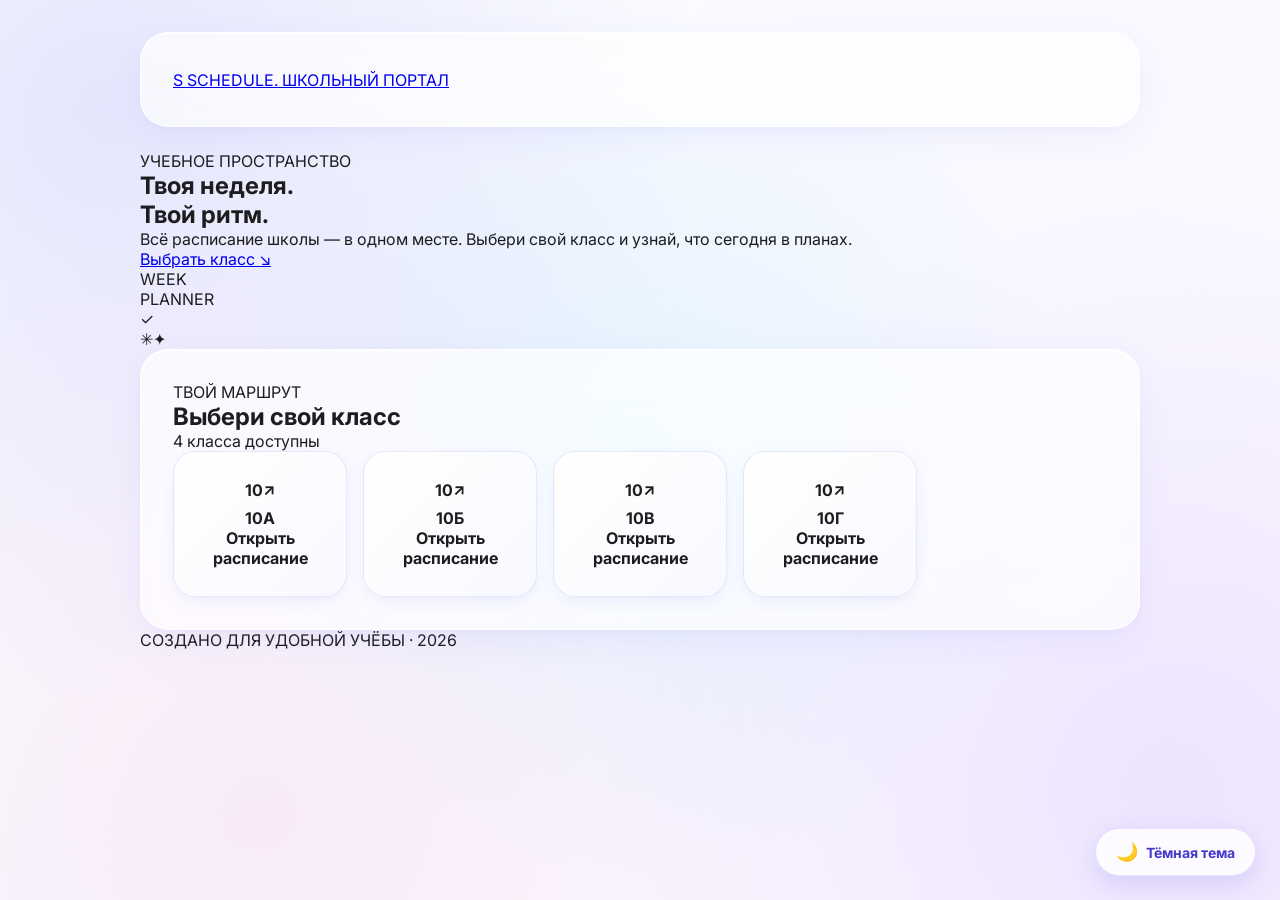
==== commit 24cab506: "Update index.html" ====
--- a/index.html
+++ b/index.html
@@ -1,180 +1,206 @@
-
 <!DOCTYPE html>
 <html lang="ru">
 <head>
   <meta charset="UTF-8">
   <meta name="viewport" content="width=device-width, initial-scale=1.0">
-  <meta name="theme-color" content="#f5f3ff">
+  <meta name="theme-color" content="#111426">
+  <meta name="description" content="Электронное расписание занятий школы. Выберите свой класс и посмотрите расписание.">
   <title>Школьное расписание</title>
+  <script>
+    (function () {
+      try {
+        const theme = localStorage.getItem('schedule_theme') || 'light';
+        if (theme === 'dark') document.documentElement.classList.add('dark');
+      } catch (_) {}
+    })();
+  </script>
   <link rel="stylesheet" href="style.css">
-  <style>
-    .home-hero {
-      padding: 36px;
-      margin-bottom: 24px;
-      border-radius: 28px;
-      background: linear-gradient(120deg, #4f46e5, #8b5cf6, #a78bfa);
-      color: white;
-      box-shadow: 0 16px 45px rgba(99,102,241,.22);
-    }
-    .home-hero h1 {
-      color: white;
-      font-size: clamp(28px, 5vw, 42px);
-      letter-spacing: -1.5px;
-    }
-    .home-hero p {
-      color: rgba(255,255,255,.85);
-      font-size: 15px;
-      margin-top: 10px;
-    }
-    .hero-label {
-      display: inline-block;
-      margin-bottom: 18px;
-      padding: 7px 12px;
-      border-radius: 30px;
-      background: rgba(255,255,255,.18);
-      font-size: 12px;
-      font-weight: 700;
-    }
-    .home-section { margin-top: 26px; }
-    .home-section h2 {
-      font-size: 20px;
-      margin-bottom: 16px;
-      color: inherit;
-    }
-    .classes-grid {
-      grid-template-columns: repeat(auto-fit, minmax(135px, 1fr));
-    }
-    .class-card.available {
-      min-height: 145px;
-    }
-    .class-card.disabled {
-      cursor: not-allowed;
-    }
-    .class-card .class-num { font-size: 38px; }
-    .class-status {
-      font-size: 12px;
-      color: #16a34a;
-      font-weight: 700;
-    }
-    body.dark .class-status { color: #86efac; }
-    .home-footer {
-      text-align: center;
-      color: #86868b;
-      font-size: 12px;
-      padding: 28px 10px 70px;
-    }
-    @media(max-width:600px) {
-      .home-hero { padding: 26px 22px; }
-      .classes-grid { grid-template-columns: repeat(2, minmax(0,1fr)); }
-    }
-  </style>
 </head>
 <body>
-<div class="wrap">
-
-  <header>
-    <div>
-      <h1>📚 Школьное расписание</h1>
-      <p>Всё расписание вашей школы в одном месте</p>
-    </div>
-  </header>
-
-  <section class="home-hero">
-    <span class="hero-label">🎓 УЧЕБНЫЙ ПОРТАЛ</span>
-    <h1>Твой учебный день<br>под контролем</h1>
-    <p>Выбери свой класс и быстро найди нужный урок.</p>
-  </section>
-
-  <section class="classes-panel">
-    <div class="classes-title">Выбери свой класс</div>
-    <div class="classes-subtitle">Доступность расписания обновляется автоматически.</div>
-    <div class="classes-grid" id="classes-grid">
-      <p>Загружаем список классов...</p>
-    </div>
-  </section>
-
-  <div class="home-footer">
-    Школьное расписание · Учебный портал
-  </div>
-
-</div>
-
-<button class="theme-toggle" id="theme-toggle" type="button">
-  <span class="theme-icon">🌙</span>
-  <span class="theme-text">Ночная</span>
-</button>
-
-<script>
-const THEME_KEY = 'schedule_theme';
-
-function applyTheme(theme) {
-  const dark = theme === 'dark';
-  document.body.classList.toggle('dark', dark);
-  document.querySelector('.theme-icon').textContent = dark ? '☀️' : '🌙';
-  document.querySelector('.theme-text').textContent = dark ? 'Дневная' : 'Ночная';
-}
-
-function initTheme() {
-  applyTheme(localStorage.getItem(THEME_KEY) || 'light');
-
-  document.getElementById('theme-toggle').addEventListener('click', () => {
-    const next = document.body.classList.contains('dark') ? 'light' : 'dark';
-    localStorage.setItem(THEME_KEY, next);
-    applyTheme(next);
-  });
-}
-
-async function loadClasses() {
-  const container = document.getElementById('classes-grid');
-
-  try {
-    const response = await fetch('data.json?t=' + Date.now());
-    if (!response.ok) throw new Error('HTTP ' + response.status);
-
-    const data = await response.json();
-    container.innerHTML = '';
-
-    const classes = [...new Set(
-      Object.keys(data).map(name => name.match(/^\d+/)?.[0]).filter(Boolean)
-    )].sort((a, b) => Number(a) - Number(b));
-
-    for (let i = 5; i <= 11; i++) {
-      const card = document.createElement('a');
-      const available = classes.includes(String(i));
-
-      card.className = 'class-card ' + (available ? 'available' : 'disabled');
-
-      if (available) {
-        card.href = 'schedule.html?class=' + i;
-      } else {
-        card.href = '#';
-        card.addEventListener('click', event => event.preventDefault());
+  <main class="wrap">
+    <header class="site-header">
+      <a class="brand" href="index.html" aria-label="Главная страница расписания">
+        <span class="brand-mark" aria-hidden="true">S</span>
+        <span class="brand-copy">
+          <span class="brand-name">SCHEDULE<span class="brand-dot">.</span></span>
+          <span class="brand-caption">ШКОЛЬНЫЙ ПОРТАЛ</span>
+        </span>
+      </a>
+      <a class="btn admin-link" href="admin.html" aria-label="Открыть панель администратора">
+        <span aria-hidden="true">⚙</span><span>Администрирование</span>
+      </a>
+    </header>
+
+    <section class="hero" aria-labelledby="hero-title">
+      <div class="hero-copy">
+        <span class="hero-kicker"><span class="live-dot"></span> УЧЕБНОЕ ПРОСТРАНСТВО</span>
+        <h2 id="hero-title">Твоя неделя.<br><span>Твой ритм.</span></h2>
+        <p>Всё расписание школы — в одном месте. Выбери свой класс и узнай, что сегодня в планах.</p>
+        <a class="hero-action" href="#classes-title">Выбрать класс <span aria-hidden="true">↘</span></a>
+      </div>
+      <div class="hero-art" aria-hidden="true">
+        <div class="hero-orbit orbit-one"></div>
+        <div class="hero-orbit orbit-two"></div>
+        <div class="hero-calendar">
+          <div class="calendar-top"><i></i><i></i><i></i></div>
+          <div class="calendar-label">WEEK<br>PLANNER</div>
+          <div class="calendar-grid"><b></b><b></b><b></b><b></b><b></b><b></b><b></b><b></b><b></b></div>
+          <div class="calendar-check">✓</div>
+        </div>
+        <span class="art-spark spark-a">✳</span><span class="art-spark spark-b">✦</span>
+      </div>
+    </section>
+
+    <section class="classes-panel" aria-labelledby="classes-title">
+      <div class="section-heading">
+        <div>
+          <span class="section-overline">ТВОЙ МАРШРУТ</span>
+          <h2 id="classes-title">Выбери свой класс</h2>
+          <p id="classes-count">Загружаем список классов…</p>
+        </div>
+      </div>
+      <div id="classes-grid" class="classes-grid" aria-live="polite">
+        <div class="empty-state">Загружаем расписание…</div>
+      </div>
+    </section>
+
+    <footer class="home-footer">
+      <span class="footer-line"></span>
+      <span>СОЗДАНО ДЛЯ УДОБНОЙ УЧЁБЫ</span>
+      <span id="current-year"></span>
+    </footer>
+  </main>
+
+  <button class="theme-toggle" id="theme-toggle" type="button" aria-label="Переключить тему">
+    <span class="theme-icon" aria-hidden="true">🌙</span>
+    <span class="theme-text">Ночная тема</span>
+  </button>
+
+  <script>
+    'use strict';
+
+    const THEME_KEY = 'schedule_theme';
+    const grid = document.getElementById('classes-grid');
+    const count = document.getElementById('classes-count');
+
+    function safeStorageGet(key, fallback) {
+      try { return localStorage.getItem(key) || fallback; }
+      catch (_) { return fallback; }
+    }
+
+    function safeStorageSet(key, value) {
+      try { localStorage.setItem(key, value); }
+      catch (_) { /* Сайт продолжает работать, даже если storage недоступен. */ }
+    }
+
+    function applyTheme(theme) {
+      const isDark = theme === 'dark';
+      document.documentElement.classList.toggle('dark', isDark);
+      document.querySelector('.theme-icon').textContent = isDark ? '☀️' : '🌙';
+      document.querySelector('.theme-text').textContent = isDark ? 'Светлая тема' : 'Тёмная тема';
+      document.getElementById('theme-toggle').setAttribute(
+        'aria-label', isDark ? 'Включить светлую тему' : 'Включить тёмную тему'
+      );
+    }
+
+    document.getElementById('theme-toggle').addEventListener('click', () => {
+      const next = document.documentElement.classList.contains('dark') ? 'light' : 'dark';
+      safeStorageSet(THEME_KEY, next);
+      applyTheme(next);
+    });
+
+    function getValidClasses(data) {
+      if (!data || typeof data !== 'object' || Array.isArray(data)) return [];
+      return Object.entries(data)
+        .filter(([name, groups]) =>
+          /^\d{1,2}[А-ЯЁA-Z]?$/i.test(name) &&
+          groups && typeof groups === 'object' && !Array.isArray(groups)
+        )
+        .map(([name]) => name)
+        .sort((a, b) => {
+          const na = Number(a.match(/^\d+/)[0]);
+          const nb = Number(b.match(/^\d+/)[0]);
+          return na - nb || a.localeCompare(b, 'ru');
+        });
+    }
+
+    function createClassCard(className) {
+      const link = document.createElement('a');
+      link.className = 'class-card';
+      link.href = 'schedule.html?class=' + encodeURIComponent(className);
+
+      const top = document.createElement('div');
+      top.className = 'class-card-top';
+
+      const number = document.createElement('span');
+      number.className = 'class-card-number';
+      number.textContent = className.match(/^\d+/)?.[0] || '•';
+
+      const arrow = document.createElement('span');
+      arrow.className = 'class-card-arrow';
+      arrow.setAttribute('aria-hidden', 'true');
+      arrow.textContent = '↗';
+
+      top.append(number, arrow);
+
+      const bottom = document.createElement('div');
+      const title = document.createElement('div');
+      title.className = 'class-card-title';
+      title.textContent = className;
+
+      const subtitle = document.createElement('div');
+      subtitle.className = 'class-card-subtitle';
+      subtitle.textContent = 'Открыть расписание';
+
+      bottom.append(title, subtitle);
+      link.append(top, bottom);
+      return link;
+    }
+
+    async function loadClasses() {
+      try {
+        const response = await fetch('data.json?t=' + Date.now(), { cache: 'no-store' });
+        if (!response.ok) throw new Error('Не удалось загрузить data.json (' + response.status + ')');
+
+        const data = await response.json();
+        const classes = getValidClasses(data);
+        grid.replaceChildren();
+
+        if (!classes.length) {
+          count.textContent = 'Пока нет доступных классов';
+          const empty = document.createElement('div');
+          empty.className = 'empty-state';
+          const title = document.createElement('strong');
+          title.textContent = 'Расписание пока не добавлено';
+          const description = document.createElement('span');
+          description.textContent = 'Когда администратор добавит классы, они появятся здесь.';
+          empty.append(title, description);
+          grid.append(empty);
+          return;
+        }
+
+        classes.forEach(className => grid.append(createClassCard(className)));
+        const n = classes.length;
+        const word = (n % 10 === 1 && n % 100 !== 11) ? 'класс доступен' :
+          (n % 10 >= 2 && n % 10 <= 4 && (n % 100 < 12 || n % 100 > 14)) ? 'класса доступны' : 'классов доступно';
+        count.textContent = n + ' ' + word;
+      } catch (error) {
+        count.textContent = 'Не удалось получить список классов';
+        const empty = document.createElement('div');
+        empty.className = 'empty-state';
+        const title = document.createElement('strong');
+        title.textContent = 'Не получилось загрузить расписание';
+        const description = document.createElement('span');
+        description.textContent = 'Проверьте подключение к интернету и попробуйте обновить страницу.';
+        empty.append(title, description);
+        grid.replaceChildren(empty);
+        console.error(error);
       }
-
-      const num = document.createElement('span');
-      num.className = 'class-num';
-      num.textContent = i;
-
-      const label = document.createElement('span');
-      label.className = 'class-label';
-      label.textContent = 'Класс';
-
-      card.append(num, label);
-
-      const status = document.createElement('span');
-      status.className = available ? 'class-status' : 'class-card-soon';
-      status.textContent = available ? '✓ Доступен' : '🔒 Скоро';
-
-      card.appendChild(status);
-      container.appendChild(card);
-    }
-  } catch (error) {
-    container.textContent = 'Не удалось загрузить классы. Обновите страницу.';
-  }
-}
-
-initTheme();
-loadClasses();
-</script>
+    }
+
+    applyTheme(safeStorageGet(THEME_KEY, 'light'));
+    document.getElementById('current-year').textContent = '· ' + new Date().getFullYear();
+    loadClasses();
+  </script>
 </body>
 </html>
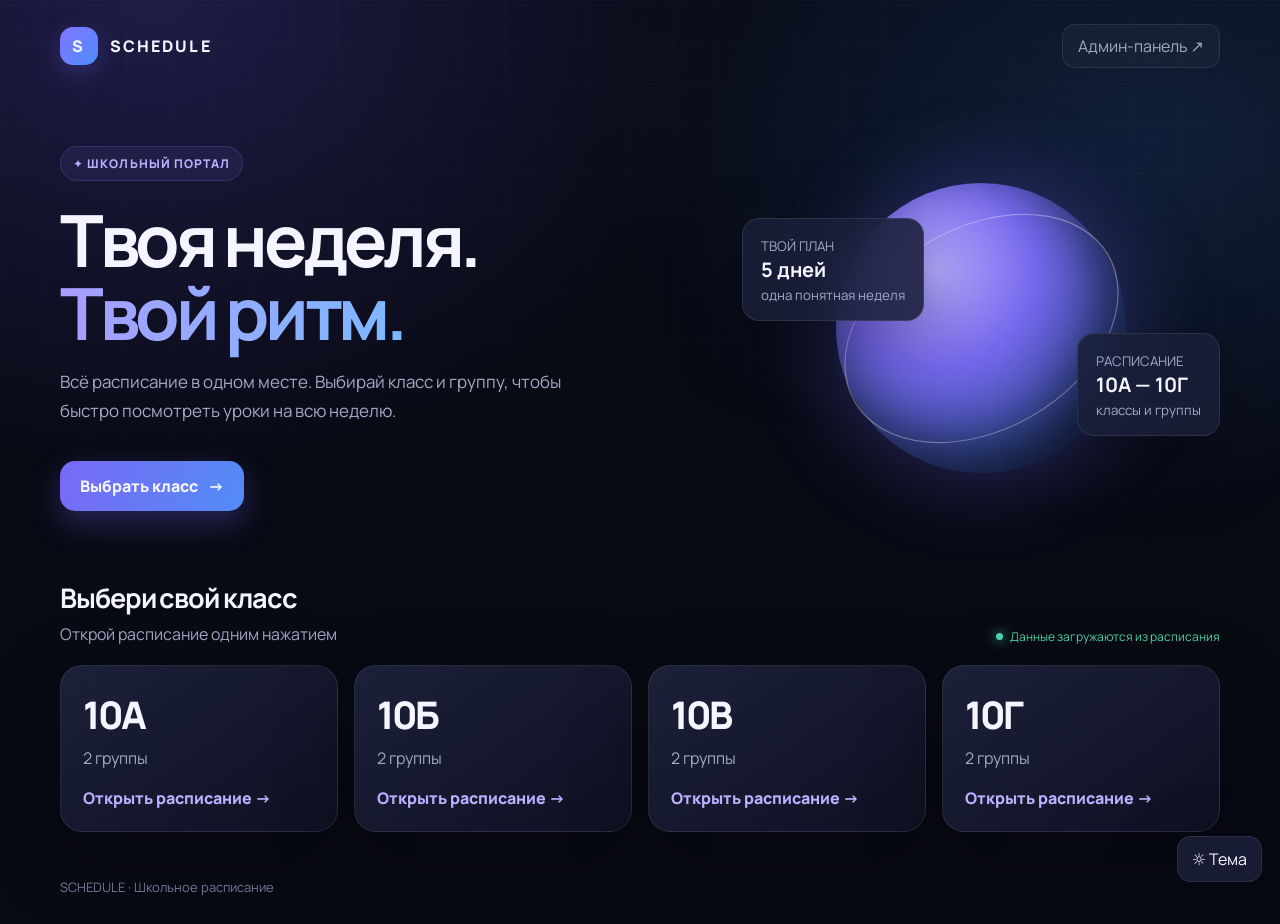
==== commit e192ec1d: "Update index.html" ====
--- a/index.html
+++ b/index.html
@@ -1,206 +1,5 @@
-<!DOCTYPE html>
-<html lang="ru">
-<head>
-  <meta charset="UTF-8">
-  <meta name="viewport" content="width=device-width, initial-scale=1.0">
-  <meta name="theme-color" content="#111426">
-  <meta name="description" content="Электронное расписание занятий школы. Выберите свой класс и посмотрите расписание.">
-  <title>Школьное расписание</title>
-  <script>
-    (function () {
-      try {
-        const theme = localStorage.getItem('schedule_theme') || 'light';
-        if (theme === 'dark') document.documentElement.classList.add('dark');
-      } catch (_) {}
-    })();
-  </script>
-  <link rel="stylesheet" href="style.css">
-</head>
-<body>
-  <main class="wrap">
-    <header class="site-header">
-      <a class="brand" href="index.html" aria-label="Главная страница расписания">
-        <span class="brand-mark" aria-hidden="true">S</span>
-        <span class="brand-copy">
-          <span class="brand-name">SCHEDULE<span class="brand-dot">.</span></span>
-          <span class="brand-caption">ШКОЛЬНЫЙ ПОРТАЛ</span>
-        </span>
-      </a>
-      <a class="btn admin-link" href="admin.html" aria-label="Открыть панель администратора">
-        <span aria-hidden="true">⚙</span><span>Администрирование</span>
-      </a>
-    </header>
-
-    <section class="hero" aria-labelledby="hero-title">
-      <div class="hero-copy">
-        <span class="hero-kicker"><span class="live-dot"></span> УЧЕБНОЕ ПРОСТРАНСТВО</span>
-        <h2 id="hero-title">Твоя неделя.<br><span>Твой ритм.</span></h2>
-        <p>Всё расписание школы — в одном месте. Выбери свой класс и узнай, что сегодня в планах.</p>
-        <a class="hero-action" href="#classes-title">Выбрать класс <span aria-hidden="true">↘</span></a>
-      </div>
-      <div class="hero-art" aria-hidden="true">
-        <div class="hero-orbit orbit-one"></div>
-        <div class="hero-orbit orbit-two"></div>
-        <div class="hero-calendar">
-          <div class="calendar-top"><i></i><i></i><i></i></div>
-          <div class="calendar-label">WEEK<br>PLANNER</div>
-          <div class="calendar-grid"><b></b><b></b><b></b><b></b><b></b><b></b><b></b><b></b><b></b></div>
-          <div class="calendar-check">✓</div>
-        </div>
-        <span class="art-spark spark-a">✳</span><span class="art-spark spark-b">✦</span>
-      </div>
-    </section>
-
-    <section class="classes-panel" aria-labelledby="classes-title">
-      <div class="section-heading">
-        <div>
-          <span class="section-overline">ТВОЙ МАРШРУТ</span>
-          <h2 id="classes-title">Выбери свой класс</h2>
-          <p id="classes-count">Загружаем список классов…</p>
-        </div>
-      </div>
-      <div id="classes-grid" class="classes-grid" aria-live="polite">
-        <div class="empty-state">Загружаем расписание…</div>
-      </div>
-    </section>
-
-    <footer class="home-footer">
-      <span class="footer-line"></span>
-      <span>СОЗДАНО ДЛЯ УДОБНОЙ УЧЁБЫ</span>
-      <span id="current-year"></span>
-    </footer>
-  </main>
-
-  <button class="theme-toggle" id="theme-toggle" type="button" aria-label="Переключить тему">
-    <span class="theme-icon" aria-hidden="true">🌙</span>
-    <span class="theme-text">Ночная тема</span>
-  </button>
-
-  <script>
-    'use strict';
-
-    const THEME_KEY = 'schedule_theme';
-    const grid = document.getElementById('classes-grid');
-    const count = document.getElementById('classes-count');
-
-    function safeStorageGet(key, fallback) {
-      try { return localStorage.getItem(key) || fallback; }
-      catch (_) { return fallback; }
-    }
-
-    function safeStorageSet(key, value) {
-      try { localStorage.setItem(key, value); }
-      catch (_) { /* Сайт продолжает работать, даже если storage недоступен. */ }
-    }
-
-    function applyTheme(theme) {
-      const isDark = theme === 'dark';
-      document.documentElement.classList.toggle('dark', isDark);
-      document.querySelector('.theme-icon').textContent = isDark ? '☀️' : '🌙';
-      document.querySelector('.theme-text').textContent = isDark ? 'Светлая тема' : 'Тёмная тема';
-      document.getElementById('theme-toggle').setAttribute(
-        'aria-label', isDark ? 'Включить светлую тему' : 'Включить тёмную тему'
-      );
-    }
-
-    document.getElementById('theme-toggle').addEventListener('click', () => {
-      const next = document.documentElement.classList.contains('dark') ? 'light' : 'dark';
-      safeStorageSet(THEME_KEY, next);
-      applyTheme(next);
-    });
-
-    function getValidClasses(data) {
-      if (!data || typeof data !== 'object' || Array.isArray(data)) return [];
-      return Object.entries(data)
-        .filter(([name, groups]) =>
-          /^\d{1,2}[А-ЯЁA-Z]?$/i.test(name) &&
-          groups && typeof groups === 'object' && !Array.isArray(groups)
-        )
-        .map(([name]) => name)
-        .sort((a, b) => {
-          const na = Number(a.match(/^\d+/)[0]);
-          const nb = Number(b.match(/^\d+/)[0]);
-          return na - nb || a.localeCompare(b, 'ru');
-        });
-    }
-
-    function createClassCard(className) {
-      const link = document.createElement('a');
-      link.className = 'class-card';
-      link.href = 'schedule.html?class=' + encodeURIComponent(className);
-
-      const top = document.createElement('div');
-      top.className = 'class-card-top';
-
-      const number = document.createElement('span');
-      number.className = 'class-card-number';
-      number.textContent = className.match(/^\d+/)?.[0] || '•';
-
-      const arrow = document.createElement('span');
-      arrow.className = 'class-card-arrow';
-      arrow.setAttribute('aria-hidden', 'true');
-      arrow.textContent = '↗';
-
-      top.append(number, arrow);
-
-      const bottom = document.createElement('div');
-      const title = document.createElement('div');
-      title.className = 'class-card-title';
-      title.textContent = className;
-
-      const subtitle = document.createElement('div');
-      subtitle.className = 'class-card-subtitle';
-      subtitle.textContent = 'Открыть расписание';
-
-      bottom.append(title, subtitle);
-      link.append(top, bottom);
-      return link;
-    }
-
-    async function loadClasses() {
-      try {
-        const response = await fetch('data.json?t=' + Date.now(), { cache: 'no-store' });
-        if (!response.ok) throw new Error('Не удалось загрузить data.json (' + response.status + ')');
-
-        const data = await response.json();
-        const classes = getValidClasses(data);
-        grid.replaceChildren();
-
-        if (!classes.length) {
-          count.textContent = 'Пока нет доступных классов';
-          const empty = document.createElement('div');
-          empty.className = 'empty-state';
-          const title = document.createElement('strong');
-          title.textContent = 'Расписание пока не добавлено';
-          const description = document.createElement('span');
-          description.textContent = 'Когда администратор добавит классы, они появятся здесь.';
-          empty.append(title, description);
-          grid.append(empty);
-          return;
-        }
-
-        classes.forEach(className => grid.append(createClassCard(className)));
-        const n = classes.length;
-        const word = (n % 10 === 1 && n % 100 !== 11) ? 'класс доступен' :
-          (n % 10 >= 2 && n % 10 <= 4 && (n % 100 < 12 || n % 100 > 14)) ? 'класса доступны' : 'классов доступно';
-        count.textContent = n + ' ' + word;
-      } catch (error) {
-        count.textContent = 'Не удалось получить список классов';
-        const empty = document.createElement('div');
-        empty.className = 'empty-state';
-        const title = document.createElement('strong');
-        title.textContent = 'Не получилось загрузить расписание';
-        const description = document.createElement('span');
-        description.textContent = 'Проверьте подключение к интернету и попробуйте обновить страницу.';
-        empty.append(title, description);
-        grid.replaceChildren(empty);
-        console.error(error);
-      }
-    }
-
-    applyTheme(safeStorageGet(THEME_KEY, 'light'));
-    document.getElementById('current-year').textContent = '· ' + new Date().getFullYear();
-    loadClasses();
-  </script>
-</body>
-</html>
+<!doctype html><html lang="ru"><head><meta charset="utf-8"><meta name="viewport" content="width=device-width,initial-scale=1"><meta name="theme-color" content="#080a14"><title>Школьное расписание</title><link rel="stylesheet" href="style.css"><script>(()=>{try{if(localStorage.getItem('schedule_theme')==='light')document.documentElement.dataset.theme='light'}catch(e){}})()</script></head><body><main class="shell"><nav class="topbar"><a class="brand" href="index.html"><span class="brand-mark">S</span><span>SCHEDULE</span></a><a class="navlink" href="admin.html">Админ-панель ↗</a></nav><section class="hero"><div><span class="eyebrow">✦ школьный портал</span><h1>Твоя неделя.<br><span class="gradient">Твой ритм.</span></h1><p class="lead">Всё расписание в одном месте. Выбирай класс и группу, чтобы быстро посмотреть уроки на всю неделю.</p><a class="primary" href="#classes">Выбрать класс <span>→</span></a></div><div class="hero-art"><div class="orb"></div><div class="float-card fc1"><small>ТВОЙ ПЛАН</small><strong>5 дней</strong><small>одна понятная неделя</small></div><div class="float-card fc2"><small>РАСПИСАНИЕ</small><strong>10А — 10Г</strong><small>классы и группы</small></div></div></section><section id="classes"><div class="section-head"><div><h2>Выбери свой класс</h2><p>Открой расписание одним нажатием</p></div><span class="status">Данные загружаются из расписания</span></div><div class="class-grid" id="class-grid"><article class="class-card"><div class="class-num">…</div><p>Загружаем классы</p></article></div></section><footer class="footer">SCHEDULE · Школьное расписание</footer></main><button class="theme-toggle" id="theme-toggle" type="button">☼ Тема</button><script>
+const grid=document.getElementById('class-grid');
+fetch('data.json?v='+Date.now()).then(r=>{if(!r.ok)throw Error('Не удалось загрузить data.json');return r.json()}).then(data=>{grid.replaceChildren();Object.keys(data).sort().forEach(cls=>{const card=document.createElement('a');card.className='class-card';card.href='schedule.html?class='+encodeURIComponent(cls);const num=document.createElement('div');num.className='class-num';num.textContent=cls;const p=document.createElement('p');const groups=Object.keys(data[cls]||{}).length;p.textContent=groups+' '+(groups===1?'группа':groups>=2&&groups<=4?'группы':'групп');const link=document.createElement('span');link.className='card-link';link.textContent='Открыть расписание →';card.append(num,p,link);grid.append(card)})}).catch(e=>{grid.textContent='Не удалось загрузить классы. Проверьте наличие data.json.';console.error(e)});
+document.getElementById('theme-toggle').onclick=()=>{const light=document.documentElement.dataset.theme!=='light';if(light){document.documentElement.dataset.theme='light';localStorage.setItem('schedule_theme','light')}else{delete document.documentElement.dataset.theme;localStorage.setItem('schedule_theme','dark')}};
+</script></body></html>
--- a/style.css
+++ b/style.css
@@ -1,273 +1,4 @@
-@import url('https://fonts.googleapis.com/css2?family=Inter:wght@400;500;600;700;800&display=swap');
-
-* { box-sizing: border-box; margin: 0; padding: 0; }
-
-/* ===== ДНЕВНАЯ ТЕМА (по умолчанию) ===== */
-body {
-  font-family: -apple-system, BlinkMacSystemFont, "Inter", "Segoe UI", Roboto, sans-serif;
-  background-color: #FFFFFF;
-  background-image:
-    radial-gradient(circle at 8% 12%, rgba(99,102,241,0.16) 0%, transparent 42%),
-    radial-gradient(circle at 92% 88%, rgba(167,139,250,0.18) 0%, transparent 42%),
-    radial-gradient(circle at 50% 50%, rgba(56,189,248,0.10) 0%, transparent 55%),
-    radial-gradient(circle at 20% 90%, rgba(244,114,182,0.10) 0%, transparent 45%),
-    linear-gradient(135deg, #FFFFFF 0%, #F8F9FF 45%, #FDF7FF 100%);
-  background-attachment: fixed;
-  color: #1D1D1F;
-  min-height: 100vh;
-  padding: 32px 16px;
-  -webkit-font-smoothing: antialiased;
-  transition: background-color .35s ease, color .35s ease;
-}
-
-/* ===== НОЧНАЯ ТЕМА ===== */
-body.dark {
-  background-color: #1C1C1E;
-  background-image:
-    radial-gradient(circle at 10% 20%, rgba(79,70,229,0.18) 0%, transparent 45%),
-    radial-gradient(circle at 90% 80%, rgba(124,58,237,0.18) 0%, transparent 45%),
-    radial-gradient(circle at 50% 50%, rgba(30,41,59,0.4) 0%, transparent 70%);
-  color: #F5F5F7;
-}
-
-.wrap { max-width: 1000px; margin: 0 auto; }
-
-/* ===== СТЕКЛЯННЫЕ БЛОКИ ===== */
-header, .controls, .table-container, .admin-panel, .classes-panel {
-  background: rgba(255,255,255,0.7);
-  backdrop-filter: blur(24px) saturate(180%);
-  -webkit-backdrop-filter: blur(24px) saturate(180%);
-  border: 1px solid rgba(255,255,255,0.9);
-  border-radius: 28px;
-  box-shadow:
-    0 10px 40px -10px rgba(99,102,241,0.12),
-    0 2px 10px -4px rgba(167,139,250,0.10),
-    inset 0 1px 0 rgba(255,255,255,1);
-  transition: background .35s ease, border-color .35s ease, box-shadow .35s ease;
-}
-body.dark header,
-body.dark .controls,
-body.dark .table-container,
-body.dark .admin-panel,
-body.dark .classes-panel {
-  background: rgba(44,44,46,0.65);
-  border: 1px solid rgba(255,255,255,0.08);
-  box-shadow:
-    0 10px 40px -10px rgba(0,0,0,0.6),
-    inset 0 1px 0 rgba(255,255,255,0.06);
-}
-
-header {
-  padding: 24px 32px;
-  margin-bottom: 24px;
-  display: flex;
-  flex-wrap: wrap;
-  justify-content: space-between;
-  align-items: center;
-  gap: 16px;
-}
-header h1 { font-size: 26px; font-weight: 800; letter-spacing: -0.8px; color: #1D1D1F; }
-body.dark header h1 { color: #FFFFFF; }
-header p { font-size: 14px; color: #6E6E73; margin-top: 6px; font-weight: 500; }
-body.dark header p { color: #98989D; }
-
-/* ===== КНОПКИ ВЫБОРА ===== */
-.controls { padding: 24px 32px; margin-bottom: 24px; display: flex; flex-direction: column; gap: 20px; }
-.control-row { display: flex; align-items: center; gap: 16px; flex-wrap: wrap; }
-.control-label { font-weight: 600; color: #86868B; min-width: 70px; font-size: 13px; text-transform: uppercase; letter-spacing: .5px; }
-body.dark .control-label { color: #98989D; }
-
-.btn-group { display: flex; gap: 4px; flex-wrap: wrap; background: rgba(99,102,241,0.08); padding: 5px; border-radius: 16px; transition: background .35s ease; }
-body.dark .btn-group { background: rgba(0,0,0,0.3); }
-
-.ctrl-btn {
-  padding: 10px 22px; background: transparent; border: none; border-radius: 12px;
-  cursor: pointer; font-weight: 600; font-size: 14px; color: #1D1D1F;
-  transition: all .3s cubic-bezier(.25,1,.5,1); font-family: inherit;
-}
-body.dark .ctrl-btn { color: #D1D1D6; }
-.ctrl-btn:hover { background: rgba(99,102,241,0.1); }
-body.dark .ctrl-btn:hover { background: rgba(255,255,255,0.06); }
-.ctrl-btn.active {
-  background: #FFFFFF; color: #4338CA;
-  box-shadow: 0 3px 8px rgba(99,102,241,0.15), 0 0 0 1px rgba(99,102,241,0.12);
-}
-body.dark .ctrl-btn.active {
-  background: #3A3A3C; color: #FFFFFF;
-  box-shadow: 0 3px 8px rgba(0,0,0,0.4), 0 0 0 1px rgba(255,255,255,0.08);
-}
-
-/* ===== ТАБЛИЦА ===== */
-.table-container { padding: 20px; overflow-x: auto; }
-table { width: 100%; border-collapse: separate; border-spacing: 8px; min-width: 600px; }
-th, td { border: none; padding: 16px 12px; text-align: center; font-size: 14px; border-radius: 16px; font-weight: 500; }
-
-th.day-header {
-  background: linear-gradient(135deg, #6366F1 0%, #8B5CF6 50%, #A78BFA 100%);
-  color: #FFFFFF; font-weight: 600; font-size: 14px; padding: 16px 10px; letter-spacing: .3px;
-  box-shadow: 0 4px 14px -4px rgba(99,102,241,0.5);
-  transition: background .35s ease, box-shadow .35s ease;
-}
-body.dark th.day-header {
-  background: linear-gradient(180deg, #4F46E5 0%, #4338CA 100%);
-  box-shadow: 0 2px 8px rgba(67,56,202,0.4);
-}
-
-th.lesson-num { background: rgba(99,102,241,0.07); color: #6E6E73; font-weight: 700; width: 90px; font-size: 13px; transition: background .35s ease, color .35s ease; }
-body.dark th.lesson-num { background: rgba(255,255,255,0.04); color: #98989D; }
-
-td {
-  background: rgba(255,255,255,0.92); height: 60px; color: #1D1D1F;
-  box-shadow: 0 2px 8px rgba(99,102,241,0.06), inset 0 0 0 1px rgba(255,255,255,0.6);
-  transition: all .2s ease;
-}
-body.dark td { background: #2C2C2E; color: #F5F5F7; box-shadow: 0 2px 8px rgba(0,0,0,0.25); }
-
-td:hover {
-  background: #FFFFFF; transform: translateY(-2px);
-  box-shadow: 0 8px 20px -6px rgba(99,102,241,0.25), inset 0 0 0 1px rgba(139,92,246,0.2);
-}
-body.dark td:hover { background: #3A3A3C; box-shadow: 0 6px 16px rgba(0,0,0,0.4); }
-
-td:empty::before { content: "—"; color: #C7C7CC; }
-body.dark td:empty::before { color: #555558; }
-
-td.cell[contenteditable="true"] { cursor: text; outline: none; }
-td.cell[contenteditable="true"]:focus {
-  background: #FFFFFF; box-shadow: 0 0 0 3px #8B5CF6, 0 6px 16px rgba(139,92,246,0.25); transform: translateY(-2px);
-}
-body.dark td.cell[contenteditable="true"]:focus {
-  background: #3A3A3C; box-shadow: 0 0 0 3px #6366F1, 0 6px 16px rgba(99,102,241,0.4);
-}
-
-/* ===== АДМИН-ПАНЕЛЬ ===== */
-.admin-panel { padding: 20px; margin-bottom: 24px; display: flex; gap: 12px; flex-wrap: wrap; align-items: center; }
-.admin-panel input {
-  padding: 14px 18px; border: 1px solid rgba(99,102,241,0.15); border-radius: 14px;
-  font-size: 14px; font-family: inherit; font-weight: 500; outline: none;
-  background: #FFFFFF; color: #1D1D1F; transition: all .2s;
-}
-body.dark .admin-panel input { border: 1px solid rgba(255,255,255,0.1); background: #1C1C1E; color: #F5F5F7; }
-.admin-panel input::placeholder { color: #86868B; }
-body.dark .admin-panel input::placeholder { color: #6E6E73; }
-.admin-panel input:focus { border-color: #8B5CF6; box-shadow: 0 0 0 4px rgba(139,92,246,0.18); }
-body.dark .admin-panel input:focus { border-color: #6366F1; box-shadow: 0 0 0 4px rgba(99,102,241,0.25); background: #2C2C2E; }
-
-.btn {
-  padding: 14px 28px; border: none; border-radius: 14px; cursor: pointer;
-  font-weight: 600; font-size: 14px; color: #FFFFFF;
-  transition: all .2s cubic-bezier(.25,1,.5,1); font-family: inherit;
-}
-.btn:hover { opacity: .9; transform: scale(.97); }
-.btn-save { background: linear-gradient(135deg,#34D399 0%,#10B981 100%); }
-.btn-load { background: linear-gradient(135deg,#60A5FA 0%,#3B82F6 100%); }
-.btn-add { background: linear-gradient(135deg,#FBBF24 0%,#F59E0B 100%); }
-body.dark .btn-save { background: #30A14E; }
-body.dark .btn-load { background: #0A84FF; }
-body.dark .btn-add { background: #D97706; }
-
-.msg {
-  padding: 16px; border-radius: 14px; margin-bottom: 20px; display: none;
-  font-weight: 600; font-size: 14px; text-align: center; backdrop-filter: blur(10px);
-}
-.msg.ok { background: rgba(52,199,89,0.12); color: #15803D; display: block; border: 1px solid rgba(52,199,89,0.3); }
-.msg.err { background: rgba(255,59,48,0.12); color: #C42323; display: block; border: 1px solid rgba(255,59,48,0.3); }
-body.dark .msg.ok { background: rgba(48,161,78,0.2); color: #6EE7A0; border: 1px solid rgba(48,161,78,0.4); }
-body.dark .msg.err { background: rgba(255,69,58,0.2); color: #FF8A80; border: 1px solid rgba(255,69,58,0.4); }
-
-/* ===== ГЛАВНАЯ: ВЫБОР КЛАССА ===== */
-.classes-panel { padding: 32px; }
-.classes-title { font-size: 18px; font-weight: 700; color: #1D1D1F; margin-bottom: 6px; letter-spacing: -0.3px; }
-body.dark .classes-title { color: #FFFFFF; }
-.classes-subtitle { font-size: 14px; color: #6E6E73; margin-bottom: 24px; font-weight: 500; }
-body.dark .classes-subtitle { color: #98989D; }
-
-.classes-grid { display: grid; grid-template-columns: repeat(auto-fill, minmax(160px,1fr)); gap: 16px; }
-
-.class-card {
-  position: relative; display: flex; flex-direction: column; align-items: center; justify-content: center;
-  gap: 8px; padding: 28px 16px; border-radius: 22px;
-  border: 1px solid rgba(99,102,241,0.15);
-  background: linear-gradient(135deg, rgba(255,255,255,0.95) 0%, rgba(248,249,255,0.95) 100%);
-  color: #1D1D1F; font-family: inherit; font-weight: 700; cursor: pointer;
-  box-shadow: 0 6px 20px -8px rgba(99,102,241,0.2), inset 0 1px 0 rgba(255,255,255,1);
-  transition: all .25s cubic-bezier(.25,1,.5,1); text-align: center; text-decoration: none;
-}
-.class-card .class-num {
-  font-size: 32px; font-weight: 800; letter-spacing: -1px;
-  background: linear-gradient(135deg,#6366F1 0%,#8B5CF6 60%,#A78BFA 100%);
-  -webkit-background-clip: text; background-clip: text; color: transparent;
-}
-.class-card .class-label { font-size: 13px; font-weight: 600; color: #6E6E73; text-transform: uppercase; letter-spacing: .6px; }
-.class-card.available:hover {
-  transform: translateY(-4px); border-color: rgba(139,92,246,0.4);
-  box-shadow: 0 16px 32px -12px rgba(139,92,246,0.4), inset 0 1px 0 rgba(255,255,255,1);
-}
-.class-card.available:active { transform: translateY(-1px) scale(.98); }
-.class-card.disabled {
-  cursor: not-allowed; opacity: .55; background: rgba(255,255,255,0.5);
-  border-color: rgba(0,0,0,0.06); box-shadow: none;
-}
-.class-card.disabled .class-num {
-  background: none; -webkit-background-clip: initial; background-clip: initial; color: #A1A1A6;
-}
-.class-card-soon {
-  position: absolute; top: 10px; right: 10px; font-size: 11px; font-weight: 700;
-  padding: 4px 10px; border-radius: 999px; background: rgba(99,102,241,0.12); color: #4338CA; letter-spacing: .3px;
-}
-body.dark .class-card {
-  background: linear-gradient(135deg, rgba(58,58,60,0.9) 0%, rgba(44,44,46,0.9) 100%);
-  border: 1px solid rgba(255,255,255,0.08); color: #F5F5F7;
-  box-shadow: 0 6px 20px -8px rgba(0,0,0,0.6), inset 0 1px 0 rgba(255,255,255,0.06);
-}
-body.dark .class-card .class-label { color: #98989D; }
-body.dark .class-card.available:hover {
-  border-color: rgba(139,92,246,0.5);
-  box-shadow: 0 16px 32px -12px rgba(99,102,241,0.6), inset 0 1px 0 rgba(255,255,255,0.08);
-}
-body.dark .class-card.disabled { background: rgba(44,44,46,0.4); border-color: rgba(255,255,255,0.04); }
-body.dark .class-card.disabled .class-num { color: #555558; }
-body.dark .class-card-soon { background: rgba(99,102,241,0.2); color: #A5B4FC; }
-
-/* Ссылка «назад» */
-.back-link {
-  display: inline-flex; align-items: center; gap: 6px; color: #4338CA; text-decoration: none;
-  font-weight: 600; font-size: 14px; padding: 8px 14px; border-radius: 12px;
-  background: rgba(99,102,241,0.1); transition: all .2s;
-}
-.back-link:hover { background: rgba(99,102,241,0.18); transform: translateX(-2px); }
-body.dark .back-link { color: #A5B4FC; background: rgba(99,102,241,0.15); }
-body.dark .back-link:hover { background: rgba(99,102,241,0.25); }
-
-/* ===== КНОПКА ПЕРЕКЛЮЧЕНИЯ ТЕМЫ (исправлено: дописан display) ===== */
-.theme-toggle {
-  position: fixed; bottom: 24px; right: 24px; z-index: 1000;
-  display: flex; align-items: center; gap: 8px; padding: 14px 20px;
-  border-radius: 999px; border: 1px solid rgba(99,102,241,0.18);
-  background: rgba(255,255,255,0.85);
-  backdrop-filter: blur(20px) saturate(180%);
-  -webkit-backdrop-filter: blur(20px) saturate(180%);
-  box-shadow: 0 8px 24px rgba(99,102,241,0.18);
-  color: #4338CA; font-family: inherit; font-weight: 700; font-size: 14px;
-  cursor: pointer; transition: all .25s cubic-bezier(.25,1,.5,1);
-}
-.theme-toggle:hover { transform: translateY(-2px) scale(1.03); box-shadow: 0 12px 32px rgba(99,102,241,0.28); }
-.theme-toggle:active { transform: scale(.97); }
-.theme-toggle .theme-icon { font-size: 18px; line-height: 1; }
-body.dark .theme-toggle {
-  border: 1px solid rgba(255,255,255,0.12);
-  background: rgba(44,44,46,0.85); color: #F5F5F7; box-shadow: 0 8px 24px rgba(0,0,0,0.5);
-}
-body.dark .theme-toggle:hover { box-shadow: 0 12px 32px rgba(0,0,0,0.65); }
-
-@media (max-width: 700px) {
-  body { padding: 16px 12px; }
-  header, .controls, .table-container, .admin-panel, .classes-panel { border-radius: 20px; }
-  header { padding: 20px; }
-  .controls { padding: 20px; }
-  th, td { font-size: 12px; padding: 10px 6px; height: 50px; border-radius: 12px; }
-  th.lesson-num { width: 60px; font-size: 11px; }
-  .ctrl-btn { padding: 8px 14px; font-size: 13px; }
-  .admin-panel input { width: 100%; }
-  .theme-toggle { bottom: 16px; right: 16px; padding: 12px 16px; font-size: 13px; }
-}
+@import url('https://fonts.googleapis.com/css2?family=Manrope:wght@400;500;600;700;800&display=swap');
+:root{color-scheme:dark;--bg:#080a14;--panel:rgba(20,24,43,.78);--panel2:rgba(29,34,59,.76);--text:#f4f5ff;--muted:#a3a9c5;--line:rgba(255,255,255,.09);--accent:#8b7cff;--accent2:#5e8cff;--good:#50d6ad;--shadow:0 24px 80px rgba(0,0,0,.32)}
+*{box-sizing:border-box}html{scroll-behavior:smooth}body{margin:0;min-height:100vh;font-family:Manrope,system-ui,sans-serif;color:var(--text);background:radial-gradient(ellipse at 12% 0%,rgba(99,80,220,.25),transparent 36%),radial-gradient(ellipse at 90% 15%,rgba(51,125,226,.18),transparent 34%),var(--bg)}body:before{content:"";position:fixed;inset:0;pointer-events:none;background-image:linear-gradient(rgba(255,255,255,.018) 1px,transparent 1px),linear-gradient(90deg,rgba(255,255,255,.018) 1px,transparent 1px);background-size:42px 42px;mask-image:linear-gradient(to bottom,black,transparent 80%)}a{color:inherit;text-decoration:none}button,input{font:inherit}.shell{width:min(1160px,calc(100% - 36px));margin:auto;position:relative}.topbar{display:flex;align-items:center;justify-content:space-between;padding:24px 0}.brand{display:flex;align-items:center;gap:12px;font-weight:800;letter-spacing:.13em}.brand-mark{display:grid;place-items:center;width:38px;height:38px;border-radius:13px;background:linear-gradient(135deg,#8274ff,#4e8dff);box-shadow:0 8px 26px #6458dd55}.navlink,.ghost-btn{color:var(--muted);border:1px solid var(--line);border-radius:13px;padding:10px 15px;background:#ffffff08}.hero{padding:54px 0 42px;display:grid;grid-template-columns:1.15fr .85fr;align-items:center;gap:36px}.eyebrow{display:inline-flex;gap:8px;align-items:center;color:#b9b1ff;background:#8878ff18;border:1px solid #8878ff35;padding:8px 12px;border-radius:999px;font-size:12px;font-weight:800;letter-spacing:.09em;text-transform:uppercase}.hero h1{font-size:clamp(42px,6vw,72px);line-height:1.02;letter-spacing:-.06em;margin:22px 0 18px}.gradient{background:linear-gradient(100deg,#a99dff,#7cb9ff);-webkit-background-clip:text;background-clip:text;color:transparent}.lead{color:var(--muted);font-size:17px;line-height:1.7;max-width:560px}.primary{display:inline-flex;align-items:center;gap:10px;margin-top:18px;padding:14px 20px;border-radius:15px;background:linear-gradient(110deg,#7969f5,#528cf5);font-weight:800;box-shadow:0 12px 32px #655ce755}.hero-art{min-height:280px;position:relative;display:grid;place-items:center}.orb{width:min(290px,70vw);aspect-ratio:1;border-radius:50%;background:radial-gradient(circle at 35% 30%,#b5aaff,#7568ed 35%,#344b9a 70%,#1a2450);box-shadow:0 0 90px #6f65ff55,inset -20px -25px 55px #080a14aa;position:relative}.orb:after{content:"";position:absolute;inset:15%;border:1px solid #ffffff50;border-radius:50%;transform:rotate(-30deg) scaleX(1.45)}.float-card{position:absolute;background:rgba(26,31,57,.88);border:1px solid var(--line);padding:15px 18px;border-radius:17px;box-shadow:var(--shadow);backdrop-filter:blur(16px)}.float-card strong{display:block;font-size:20px}.float-card small{color:var(--muted)}.fc1{top:12%;left:0}.fc2{right:0;bottom:13%}.section-head{display:flex;justify-content:space-between;align-items:end;gap:20px;margin:26px 0 20px}.section-head h2{font-size:27px;letter-spacing:-.04em;margin:0}.section-head p{margin:7px 0 0;color:var(--muted)}.class-grid{display:grid;grid-template-columns:repeat(4,1fr);gap:16px}.class-card,.glass{background:linear-gradient(145deg,rgba(31,36,64,.88),rgba(15,19,36,.82));border:1px solid var(--line);border-radius:22px;box-shadow:var(--shadow);backdrop-filter:blur(18px)}.class-card{padding:22px;transition:.22s transform,.22s border-color}.class-card:hover{transform:translateY(-5px);border-color:#9c91ff88}.class-num{font-size:38px;font-weight:800;letter-spacing:-.06em}.class-card p{color:var(--muted);margin:7px 0 18px}.card-link{color:#b9b1ff;font-weight:800}.footer{padding:46px 0 28px;color:#777f9e;font-size:13px}.page-head{padding:30px 0 22px}.page-head h1{font-size:clamp(32px,5vw,48px);letter-spacing:-.05em;margin:12px 0 8px}.muted{color:var(--muted)}.toolbar{display:flex;flex-wrap:wrap;gap:12px;align-items:center;margin:20px 0}.pill-row{display:flex;gap:8px;flex-wrap:wrap}.pill{border:1px solid var(--line);color:var(--muted);background:#ffffff08;padding:10px 15px;border-radius:12px;cursor:pointer}.pill.active{background:linear-gradient(110deg,#7869ed,#4f83e7);color:white;border-color:transparent;box-shadow:0 7px 22px #625ce644}.schedule-wrap{overflow:auto;border-radius:22px}.schedule{width:100%;border-collapse:separate;border-spacing:0;min-width:780px}.schedule th,.schedule td{padding:16px 14px;text-align:left;border-bottom:1px solid var(--line);border-right:1px solid var(--line);vertical-align:top}.schedule th{color:#b9b1ff;font-size:12px;text-transform:uppercase;letter-spacing:.08em;background:#ffffff08}.schedule td{color:#e8eaff;line-height:1.45}.schedule tr:last-child td{border-bottom:0}.schedule td:first-child,.schedule th:first-child{color:var(--muted);width:90px}.lesson{font-weight:700}.lesson small{display:block;color:var(--muted);font-weight:500;margin-top:5px}.empty{color:#68718f!important}.mobile-days{display:none}.day-card{padding:18px;margin:12px 0}.day-card h3{margin:0 0 12px}.lesson-row{display:grid;grid-template-columns:76px 1fr;gap:12px;padding:11px 0;border-bottom:1px solid var(--line)}.lesson-row:last-child{border:0}.lesson-time{font-size:12px;color:#a8a0ff;font-weight:800}.lesson-name{font-weight:700}.lesson-name.empty{font-weight:500}.status{display:inline-flex;align-items:center;gap:7px;color:var(--good);font-size:12px}.status:before{content:"";width:7px;height:7px;border-radius:50%;background:currentColor;box-shadow:0 0 12px currentColor}.admin-grid{display:grid;grid-template-columns:repeat(3,1fr);gap:12px}.field{width:100%;padding:13px 14px;border:1px solid var(--line);border-radius:13px;background:#090d1c;color:var(--text);outline:none}.field:focus{border-color:#8c80ff}.admin-table{width:100%;border-collapse:collapse;min-width:760px}.admin-table th,.admin-table td{padding:9px;border-bottom:1px solid var(--line);text-align:left}.admin-table input{min-width:120px}.action{border:0;border-radius:13px;padding:12px 17px;color:white;background:linear-gradient(110deg,#7969f5,#528cf5);font-weight:800;cursor:pointer}.action.secondary{background:#ffffff10;border:1px solid var(--line)}.message{padding:12px 15px;border-radius:12px;margin:12px 0;display:none}.message.show{display:block;background:#50d6ad18;border:1px solid #50d6ad55;color:#8ce9cb}.message.error{background:#ff657418;border-color:#ff657455;color:#ff9eaa}.theme-toggle{position:fixed;right:18px;bottom:18px;border:1px solid var(--line);background:#171c34;color:var(--text);padding:11px 14px;border-radius:14px;cursor:pointer;box-shadow:var(--shadow)}@media(max-width:850px){.hero{grid-template-columns:1fr;padding-top:34px}.hero-art{min-height:220px}.class-grid{grid-template-columns:repeat(2,1fr)}.admin-grid{grid-template-columns:1fr}.schedule-wrap{display:none}.mobile-days{display:block}}@media(max-width:520px){.shell{width:min(100% - 24px,1160px)}.topbar{padding:16px 0}.hero h1{font-size:43px}.lead{font-size:15px}.class-grid{gap:10px}.class-card{padding:17px}.class-num{font-size:32px}.section-head{align-items:start;flex-direction:column}.float-card{padding:11px 13px}.theme-toggle{right:12px;bottom:12px}}
+html[data-theme="light"]{color-scheme:light;--bg:#f4f5ff;--panel:rgba(255,255,255,.82);--panel2:rgba(255,255,255,.9);--text:#171a2c;--muted:#69708a;--line:rgba(30,35,70,.12);--shadow:0 20px 60px rgba(48,55,110,.12)}html[data-theme="light"] body{background:radial-gradient(ellipse at 12% 0%,rgba(130,115,255,.18),transparent 36%),radial-gradient(ellipse at 90% 15%,rgba(75,150,240,.15),transparent 34%),var(--bg)}html[data-theme="light"] .class-card,html[data-theme="light"] .glass{background:linear-gradient(145deg,rgba(255,255,255,.94),rgba(245,246,255,.9))}html[data-theme="light"] .schedule td{color:#252943}html[data-theme="light"] .schedule th{background:#edf0ff}html[data-theme="light"] .field{background:#fff;color:#171a2c}html[data-theme="light"] .float-card{background:rgba(255,255,255,.92);color:#171a2c}html[data-theme="light"] .theme-toggle{background:#fff;color:#171a2c}
